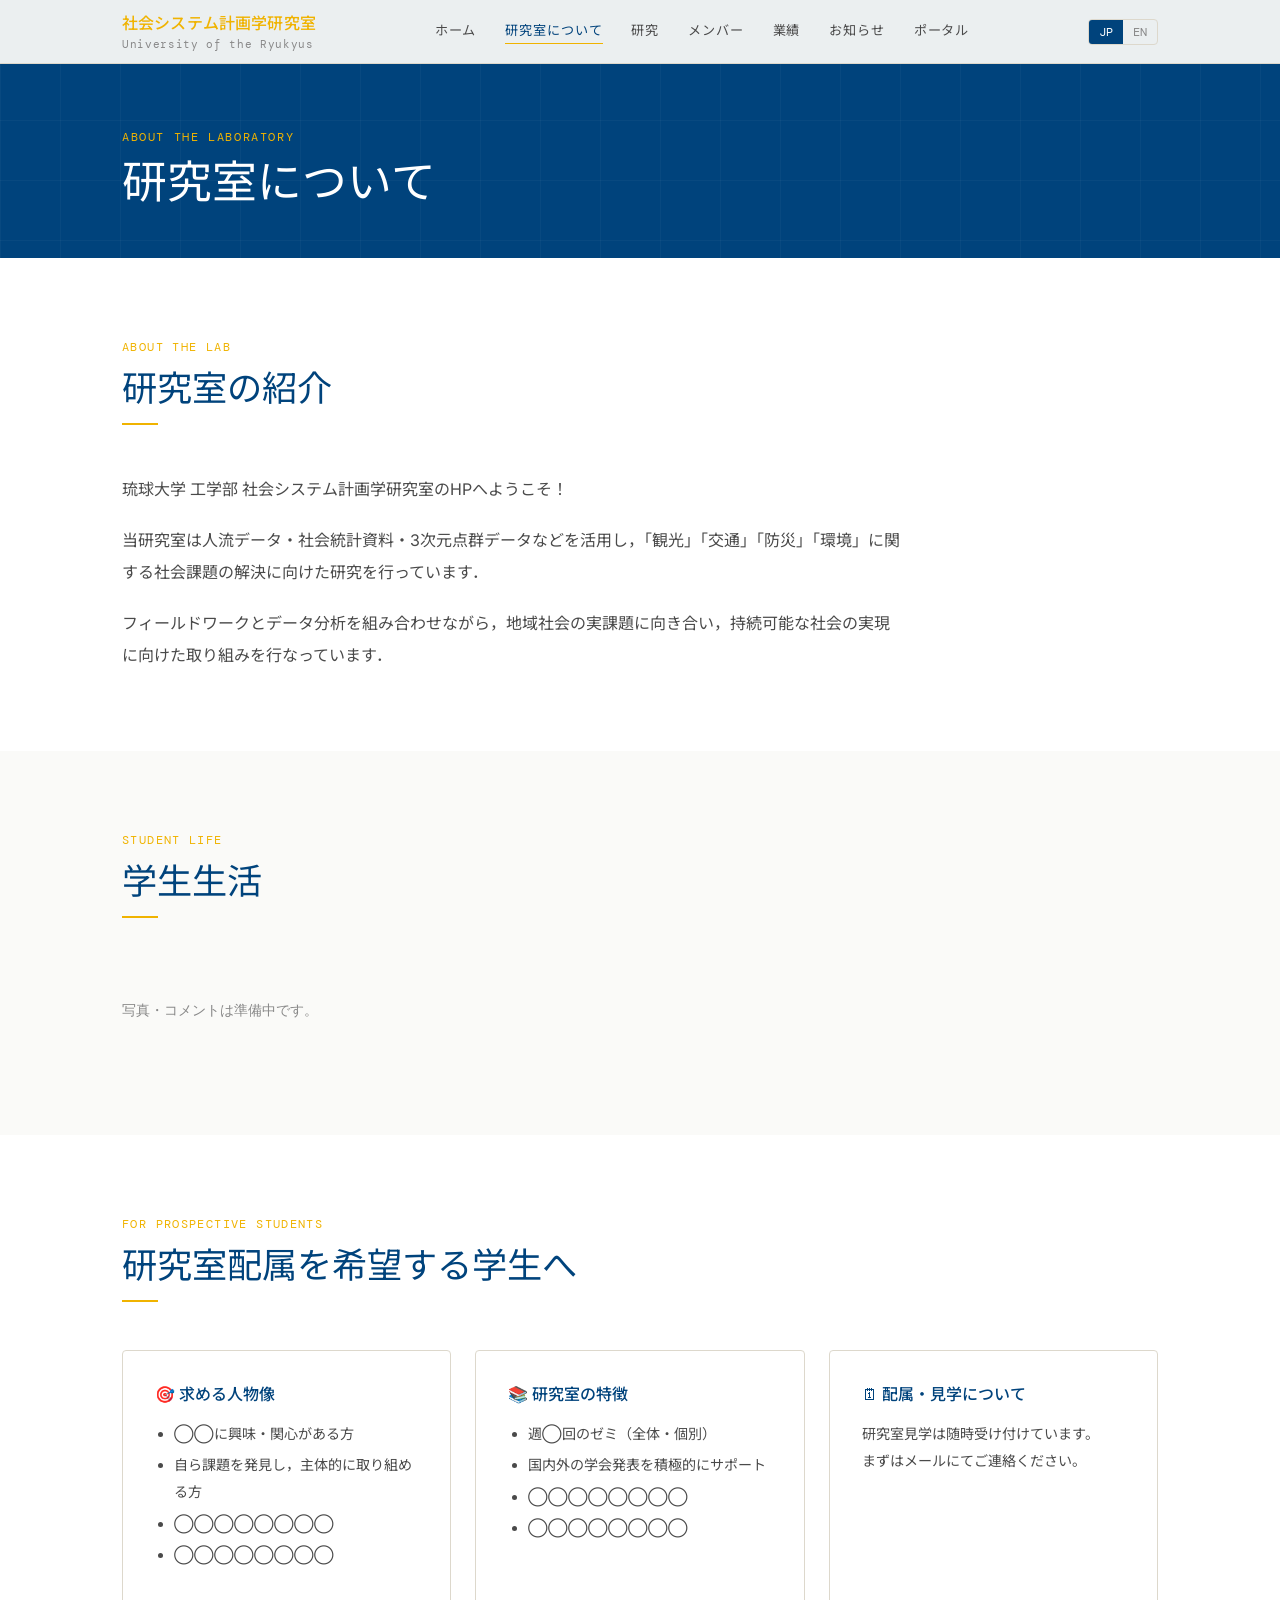
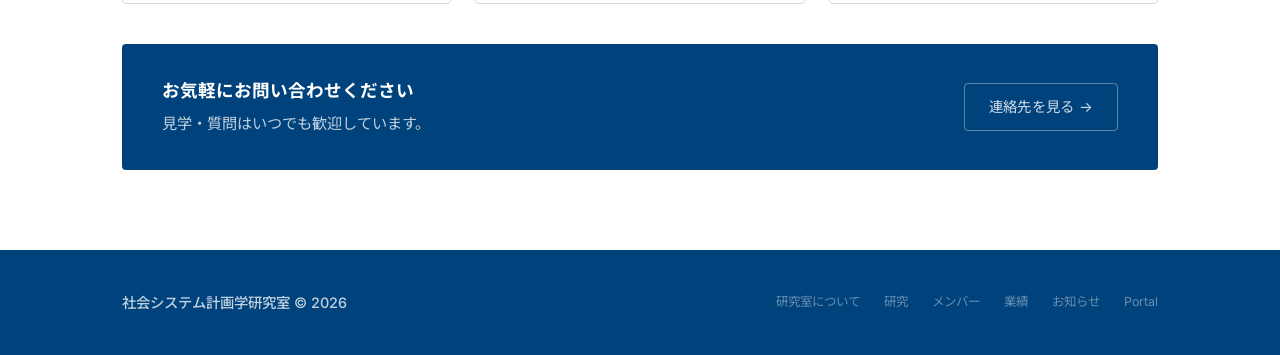
==== about.html @ 2b99acff "Add files via upload" ====
<!DOCTYPE html>
<html lang="ja">
<head>
  <meta charset="UTF-8" />
  <meta name="viewport" content="width=device-width, initial-scale=1.0" />
  <title>研究室について | 社会システム計画学研究室</title>
  <link rel="icon" type="image/x-icon" href="favicon.ico" />
  <link rel="icon" type="image/png" sizes="32x32" href="favicon-32.png" />
  <link rel="apple-touch-icon" sizes="180x180" href="apple-touch-icon.png" />
  <link rel="stylesheet" href="css/style.css" />
  <link rel="preconnect" href="https://fonts.googleapis.com" />
  <link rel="preconnect" href="https://fonts.gstatic.com" crossorigin />
  <style>
    .about-lead {
      font-size: 1.15rem;
      line-height: 2;
      color: var(--text-mid);
      max-width: 780px;
      margin-bottom: 3rem;
    }
    .about-lead em {
      font-style: italic;
      color: var(--navy);
    }
    .vision-grid {
      display: grid;
      grid-template-columns: repeat(auto-fit, minmax(260px, 1fr));
      gap: 1.5rem;
      margin-bottom: 4rem;
    }
    .vision-card {
      background: var(--bg-white);
      border: 1px solid var(--border);
      border-top: 3px solid var(--accent);
      padding: 1.8rem 2rem;
    }
    .vision-card h3 {
      font-size: 1.05rem;
      font-weight: 500;
      color: var(--navy);
      margin-bottom: 0.8rem;
    }
    .vision-card p {
      font-size: 0.88rem;
      color: var(--text-mid);
      line-height: 1.9;
    }
    .message-block {
      display: grid;
      grid-template-columns: 1fr 2fr;
      gap: 3rem;
      align-items: start;
      margin-bottom: 4rem;
      padding-bottom: 4rem;
      border-bottom: 1px solid var(--border);
    }
    .message-block:last-of-type { border-bottom: none; margin-bottom: 0; padding-bottom: 0; }
    .message-who { position: sticky; top: calc(var(--nav-h) + 2rem); }
    .message-avatar {
      width: 80px; height: 80px; border-radius: 50%;
      background: var(--navy-light);
      display: flex; align-items: center; justify-content: center;
      font-size: 1.2rem; font-weight: 500; color: var(--navy);
      border: 2px solid var(--border);
      margin-bottom: 0.8rem;
    }
    .message-name { font-size: 1rem; font-weight: 500; color: var(--navy); }
    .message-role { font-size: 0.78rem; color: var(--text-muted); font-family: var(--font-mono); letter-spacing: 0.06em; margin-top: 0.2rem; }
    .message-body p {
      font-size: 0.95rem;
      color: var(--text-mid);
      line-height: 2;
      margin-bottom: 1.2rem;
    }
    .message-body p:last-child { margin-bottom: 0; }
    .join-grid {
      display: grid;
      grid-template-columns: repeat(auto-fit, minmax(240px, 1fr));
      gap: 1.5rem;
    }
    .join-card {
      background: var(--bg-white);
      border: 1px solid var(--border);
      padding: 1.8rem 2rem;
      border-radius: var(--radius);
    }
    .join-card h3 {
      font-size: 1rem;
      font-weight: 500;
      color: var(--navy);
      margin-bottom: 0.8rem;
      display: flex;
      align-items: center;
      gap: 0.5rem;
    }
    .join-card p, .join-card li {
      font-size: 0.88rem;
      color: var(--text-mid);
      line-height: 1.9;
    }
    .join-card ul { padding-left: 1.2rem; }
    .join-card li { margin-bottom: 0.3rem; }
    .join-cta {
      margin-top: 2.5rem;
      padding: 2rem 2.5rem;
      background: var(--navy);
      border-radius: var(--radius);
      display: flex;
      align-items: center;
      justify-content: space-between;
      flex-wrap: wrap;
      gap: 1.5rem;
    }
    .join-cta p {
      color: rgba(255,255,255,0.75);
      font-size: 0.95rem;
    }
    .join-cta strong { color: #fff; display: block; font-size: 1.1rem; margin-bottom: 0.3rem; }
    @media (max-width: 768px) {
      .message-block { grid-template-columns: 1fr; gap: 1.5rem; }
      .message-who { position: static; }
    }
  </style>
</head>
<body class="lang-ja">

<nav>
  <div class="nav-inner">
    <a href="index.html" class="nav-logo">
      <span data-ja>社会システム計画学研究室</span>
      <span data-en>Social Systems Planning Lab</span>
      <small>University of the Ryukyus</small>
    </a>
    <div class="nav-links">
      <a href="index.html"><span data-ja>ホーム</span><span data-en>Home</span></a>
      <a href="about.html"><span data-ja>研究室について</span><span data-en>About</span></a>
      <a href="research.html"><span data-ja>研究</span><span data-en>Research</span></a>
      <a href="members.html"><span data-ja>メンバー</span><span data-en>Members</span></a>
      <a href="publications.html"><span data-ja>業績</span><span data-en>Publications</span></a>
      <a href="news.html"><span data-ja>お知らせ</span><span data-en>News</span></a>
      <a href="portal.html"><span data-ja>ポータル</span><span data-en>Portal</span></a>
    </div>
    <div style="display:flex;align-items:center;gap:1rem;">
      <div class="lang-toggle"><button data-lang="ja" class="active">JP</button><button data-lang="en">EN</button></div>
      <button class="nav-hamburger" aria-label="メニュー"><span></span><span></span><span></span></button>
    </div>
  </div>
</nav>

<div class="page-header">
  <div class="page-header-grid"></div>
  <div class="page-header-inner">
    <p class="page-header-tag">About the Laboratory</p>
    <h1>
      <span data-ja>研究室について</span>
      <span data-en>About <em>Our Lab</em></span>
    </h1>
  </div>
</div>

<!-- ── 研究室の紹介 ── -->
<section style="background:var(--bg-white);">
  <div class="section-inner">
    <div class="section-header">
      <p class="section-tag">About the Lab</p>
      <h2 class="section-title">
        <span data-ja>研究室の紹介</span>
        <span data-en>About Our Lab</span>
      </h2>
      <div class="divider"></div>
    </div>
    <div style="max-width:780px;">
      <p style="font-size:1rem;line-height:2;color:var(--text-mid);margin-bottom:1.2rem;">
        <span data-ja>琉球大学 工学部 社会システム計画学研究室のHPへようこそ！</span>
        <span data-en>Welcome to the Laboratory of Social Systems Planning, Faculty of Engineering, University of the Ryukyus!</span>
      </p>
      <p style="font-size:1rem;line-height:2;color:var(--text-mid);margin-bottom:1.2rem;">
        <span data-ja>当研究室は人流データ・社会統計資料・3次元点群データなどを活用し，「観光」「交通」「防災」「環境」に関する社会課題の解決に向けた研究を行っています．</span>
        <span data-en>Our lab conducts research on social issues related to "Tourism," "Transportation," "Disaster Prevention," and "Environment" using human flow data, social statistics, and 3D point cloud data.</span>
      </p>
      <p style="font-size:1rem;line-height:2;color:var(--text-mid);">
        <span data-ja>フィールドワークとデータ分析を組み合わせながら，地域社会の実課題に向き合い，持続可能な社会の実現に向けた取り組みを行なっています．</span>
        <span data-en>We combine fieldwork and data analysis to address real-world challenges and contribute to a sustainable society.</span>
      </p>
    </div>
  </div>
</section>




<!-- ── 学生生活 ── -->
<section style="background:var(--bg);">
  <div class="section-inner">
    <div class="section-header">
      <p class="section-tag">Student Life</p>
      <h2 class="section-title">
        <span data-ja>学生生活</span>
        <span data-en>Student Life</span>
      </h2>
      <div class="divider"></div>
    </div>

    <div style="display:grid;grid-template-columns:repeat(auto-fill,minmax(280px,1fr));gap:1.5rem;">

      <!-- カードテンプレート（以下をコピーして追加）
      <div style="background:var(--bg-white);border:1px solid var(--border);border-radius:var(--radius);overflow:hidden;">
        <div style="aspect-ratio:4/3;background:var(--navy-light);overflow:hidden;">
          <img src="../images/lab/ファイル名.jpg" alt="説明" style="width:100%;height:100%;object-fit:cover;" />
        </div>
        <div style="padding:1.2rem 1.4rem;">
          <p style="font-size:0.72rem;font-family:var(--font-mono);color:var(--accent);letter-spacing:0.08em;margin-bottom:0.4rem;">YYYY — MM</p>
          <p style="font-size:0.88rem;color:var(--text-mid);line-height:1.8;">一言コメント</p>
        </div>
      </div>
      -->

      <!-- 準備中メッセージ -->
      <div style="grid-column:1/-1;padding:2rem 0;font-size:0.9rem;color:var(--text-muted);font-family:var(--font-mono);">
        <span data-ja>写真・コメントは準備中です。</span>
        <span data-en>Photos and comments coming soon.</span>
      </div>

    </div>
  </div>
</section>

<!-- ── 研究室配属を希望する学生へ ── -->
<section style="background:var(--bg-white);">
  <div class="section-inner">
    <div class="section-header">
      <p class="section-tag">For Prospective Students</p>
      <h2 class="section-title">
        <span data-ja>研究室配属を希望する学生へ</span>
        <span data-en>For Prospective Students</span>
      </h2>
      <div class="divider"></div>
    </div>

    <div class="join-grid">
      <div class="join-card">
        <h3>
          <span data-ja>🎯 求める人物像</span>
          <span data-en>🎯 Who We're Looking For</span>
        </h3>
        <ul>
          <li><span data-ja><!-- 記入してください -->◯◯に興味・関心がある方</span><span data-en>Interest in ◯◯</span></li>
          <li><span data-ja>自ら課題を発見し，主体的に取り組める方</span><span data-en>Proactive problem-finders</span></li>
          <li><span data-ja>◯◯◯◯◯◯◯◯</span><span data-en>◯◯◯◯◯◯◯◯</span></li>
          <li><span data-ja>◯◯◯◯◯◯◯◯</span><span data-en>◯◯◯◯◯◯◯◯</span></li>
        </ul>
      </div>

      <div class="join-card">
        <h3>
          <span data-ja>📚 研究室の特徴</span>
          <span data-en>📚 Lab Features</span>
        </h3>
        <ul>
          <li><span data-ja><!-- 記入してください -->週◯回のゼミ（全体・個別）</span><span data-en>◯ seminars/week (group &amp; individual)</span></li>
          <li><span data-ja>国内外の学会発表を積極的にサポート</span><span data-en>Active support for conference presentations</span></li>
          <li><span data-ja>◯◯◯◯◯◯◯◯</span><span data-en>◯◯◯◯◯◯◯◯</span></li>
          <li><span data-ja>◯◯◯◯◯◯◯◯</span><span data-en>◯◯◯◯◯◯◯◯</span></li>
        </ul>
      </div>

      <div class="join-card">
        <h3>
          <span data-ja>🗓 配属・見学について</span>
          <span data-en>🗓 How to Join</span>
        </h3>
        <p>
          <span data-ja>
            <!-- 記入してください -->
            研究室見学は随時受け付けています。<br>
            まずはメールにてご連絡ください。
          </span>
          <span data-en>
            Lab visits are welcome anytime.<br>
            Please contact us by email first.
          </span>
        </p>
      </div>
    </div>

    <div class="join-cta">
      <div>
        <strong><span data-ja>お気軽にお問い合わせください</span><span data-en>Feel free to contact us</span></strong>
        <p><span data-ja>見学・質問はいつでも歓迎しています。</span><span data-en>Lab visits and questions are always welcome.</span></p>
      </div>
      <a href="index.html#access" class="btn btn-outline-light">
        <span data-ja>連絡先を見る →</span><span data-en>View Contact →</span>
      </a>
    </div>

  </div>
</section>

<footer>
  <div class="footer-inner">
    <div class="footer-logo"><span data-ja>社会システム計画学研究室 © 2026</span><span data-en>Social Systems Planning Lab © 2026</span></div>
    <div class="footer-links">
      <a href="about.html"><span data-ja>研究室について</span><span data-en>About</span></a>
      <a href="research.html"><span data-ja>研究</span><span data-en>Research</span></a>
      <a href="members.html"><span data-ja>メンバー</span><span data-en>Members</span></a>
      <a href="publications.html"><span data-ja>業績</span><span data-en>Publications</span></a>
      <a href="news.html"><span data-ja>お知らせ</span><span data-en>News</span></a>
      <a href="portal.html">Portal</a>
    </div>
  </div>
</footer>
<script src="js/main.js"></script>
</body>
</html>
---- css/style.css ----
@import url('https://fonts.googleapis.com/css2?family=Inter:wght@300;400;500;600&family=Noto+Sans+JP:wght@300;400;500&family=DM+Mono:wght@400;500&display=swap');

:root {
  --navy: #00437c;
  --navy-mid: #1a5a9a;
  --navy-light: #e0ecf7;
  --accent: #f0b300;
  --accent-light: #fff8e0;
  --text: #1e1e1e;
  --text-mid: #4a4a4a;
  --text-muted: #888;
  --bg: #fafaf8;
  --bg-white: #ffffff;
  --border: #ddd8cc;
  --radius: 4px;
  --font-serif: 'Inter', 'Noto Sans JP', sans-serif;
  --font-mono: 'DM Mono', monospace;
  --max-w: 1100px;
  --nav-h: 64px;
}

*, *::before, *::after { box-sizing: border-box; margin: 0; padding: 0; }
html { scroll-behavior: smooth; font-size: 16px; }
body { font-family: var(--font-serif); background: var(--bg); color: var(--text); line-height: 1.75; -webkit-font-smoothing: antialiased; }
a { color: inherit; text-decoration: none; }
img { max-width: 100%; display: block; }

/* ── NAV ── */
nav {
  position: fixed; top: 0; left: 0; right: 0;
  height: var(--nav-h);
  background: rgba(250,250,248,0.94);
  backdrop-filter: blur(12px);
  border-bottom: 1px solid var(--border);
  z-index: 100;
  display: flex; align-items: center;
}
.nav-inner {
  max-width: var(--max-w); width: 100%; margin: 0 auto;
  padding: 0 2rem;
  display: flex; align-items: center; justify-content: space-between;
}
.nav-logo { font-size: 1rem; font-weight: 500; color: var(--navy); letter-spacing: 0.01em; }
.nav-logo span { color: var(--accent); }
.nav-logo small { display: block; font-size: 0.7rem; color: var(--text-muted); font-family: var(--font-mono); letter-spacing: 0.06em; font-weight: 400; margin-top: -2px; }
.nav-links { display: flex; gap: 1.8rem; align-items: center; }
.nav-links a {
  font-size: 0.82rem; letter-spacing: 0.07em;
  text-transform: uppercase; color: var(--text-mid);
  transition: color 0.2s; padding-bottom: 2px;
  border-bottom: 1px solid transparent;
}
.nav-links a:hover, .nav-links a.active { color: var(--navy); border-color: var(--accent); }
.lang-toggle { display: flex; border: 1px solid var(--border); border-radius: var(--radius); overflow: hidden; }
.lang-toggle button {
  padding: 4px 10px; border: none; background: transparent;
  font-family: var(--font-mono); font-size: 0.75rem;
  cursor: pointer; color: var(--text-muted); transition: all 0.2s;
}
.lang-toggle button.active { background: var(--navy); color: #fff; }
.nav-hamburger { display: none; flex-direction: column; gap: 5px; cursor: pointer; background: none; border: none; }
.nav-hamburger span { display: block; width: 22px; height: 1.5px; background: var(--navy); }

/* ── PAGE HEADER ── */
.page-header {
  padding-top: calc(var(--nav-h) + 4rem);
  padding-bottom: 3rem;
  background: var(--navy);
  position: relative; overflow: hidden;
}
.page-header-grid {
  position: absolute; inset: 0;
  background-image: linear-gradient(rgba(255,255,255,0.03) 1px, transparent 1px), linear-gradient(90deg, rgba(255,255,255,0.03) 1px, transparent 1px);
  background-size: 60px 60px;
}
.page-header-inner { max-width: var(--max-w); margin: 0 auto; padding: 0 2rem; position: relative; z-index: 1; }
.page-header-tag { font-family: var(--font-mono); font-size: 0.72rem; letter-spacing: 0.14em; text-transform: uppercase; color: var(--accent); margin-bottom: 0.5rem; }
.page-header h1 { font-size: clamp(1.8rem, 4vw, 2.8rem); font-weight: 400; color: #fff; line-height: 1.2; }
.page-header h1 em { font-style: italic; color: rgba(255,255,255,0.55); }

/* ── SECTIONS ── */
section { padding: 5rem 0; }
.section-inner { max-width: var(--max-w); margin: 0 auto; padding: 0 2rem; }
.section-header { margin-bottom: 3rem; }
.section-tag { font-family: var(--font-mono); font-size: 0.72rem; letter-spacing: 0.12em; text-transform: uppercase; color: var(--accent); margin-bottom: 0.5rem; }
.section-title { font-size: clamp(1.5rem, 3vw, 2.2rem); font-weight: 400; color: var(--navy); line-height: 1.25; }
.section-title em { font-style: italic; color: var(--text-mid); }
.divider { width: 36px; height: 2px; background: var(--accent); margin-top: 0.8rem; }

/* ── BUTTONS ── */
.btn {
  display: inline-flex; align-items: center; gap: 8px;
  padding: 0.65rem 1.5rem; font-family: var(--font-serif);
  font-size: 0.9rem; border-radius: var(--radius);
  cursor: pointer; transition: all 0.2s;
  border: 1px solid transparent; letter-spacing: 0.02em;
}
.btn-primary { background: var(--accent); color: #fff; border-color: var(--accent); }
.btn-primary:hover { background: #9a7020; }
.btn-outline-dark { background: transparent; color: var(--navy); border-color: var(--navy); }
.btn-outline-dark:hover { background: var(--navy); color: #fff; }
.btn-outline-light { background: transparent; color: rgba(255,255,255,0.8); border-color: rgba(255,255,255,0.35); }
.btn-outline-light:hover { border-color: rgba(255,255,255,0.8); color: #fff; }
.btn-sm { padding: 0.4rem 1rem; font-size: 0.82rem; }

/* ── NEWS ── */
.news-list { display: flex; flex-direction: column; }
.news-item {
  display: grid; grid-template-columns: 150px 1fr;
  gap: 1.5rem; align-items: baseline;
  padding: 1.1rem 0; border-bottom: 1px solid var(--border);
  opacity: 0; transform: translateY(12px);
  transition: opacity 0.4s ease, transform 0.4s ease;
}
.news-item.visible { opacity: 1; transform: translateY(0); }
.news-date { font-family: var(--font-mono); font-size: 0.8rem; color: var(--text-muted); white-space: nowrap; }
.news-badge {
  display: inline-block; font-size: 0.68rem; padding: 2px 8px;
  border-radius: 2px; margin-right: 8px;
  font-family: var(--font-mono); letter-spacing: 0.04em;
}
.badge-paper  { background: var(--navy-light); color: var(--navy); }
.badge-award  { background: var(--accent-light); color: #7a5a1a; }
.badge-event  { background: #edf4ee; color: #2d6b3a; }
.badge-info   { background: #fde8f0; color: #b0336a; }
.badge-other  { background: #f4f0f8; color: #5a3d7a; }
.news-text { font-size: 0.93rem; }
.news-text a { color: var(--navy-mid); border-bottom: 1px solid transparent; transition: border-color 0.2s; }
.news-text a:hover { border-color: var(--navy-mid); }
.news-more { margin-top: 1.5rem; }

/* ── RESEARCH ── */
.research-grid { display: grid; grid-template-columns: repeat(auto-fit, minmax(280px, 1fr)); gap: 1px; border: 1px solid var(--border); }
.research-card {
  background: var(--bg-white); padding: 2rem 2.2rem;
  transition: box-shadow 0.2s;
  opacity: 0; transform: translateY(12px);
  transition: opacity 0.4s ease, transform 0.4s ease, box-shadow 0.2s;
}
.research-card.visible { opacity: 1; transform: translateY(0); }
.research-card:hover { box-shadow: 0 4px 24px rgba(26,39,68,0.08); }
.research-num { font-family: var(--font-mono); font-size: 0.7rem; color: var(--accent); letter-spacing: 0.1em; margin-bottom: 0.8rem; }
.research-card h3 { font-size: 1.1rem; font-weight: 500; color: var(--navy); margin-bottom: 0.7rem; line-height: 1.4; }
.research-card p { font-size: 0.88rem; color: var(--text-mid); line-height: 1.8; }
.research-tags { display: flex; flex-wrap: wrap; gap: 5px; margin-top: 1rem; }
.tag { font-size: 0.7rem; font-family: var(--font-mono); padding: 2px 9px; border: 1px solid var(--border); border-radius: 2px; color: var(--text-muted); }

/* ── MEMBERS ── */
.members-section { margin-bottom: 3.5rem; }
.members-section-title {
  font-size: 0.78rem; font-family: var(--font-mono);
  letter-spacing: 0.1em; text-transform: uppercase;
  color: var(--text-muted); margin-bottom: 1.5rem;
  padding-bottom: 0.5rem; border-bottom: 1px solid var(--border);
}
.members-grid { display: grid; grid-template-columns: repeat(auto-fill, minmax(180px, 1fr)); gap: 1.5rem; }
.member-card { text-align: center; opacity: 0; transform: translateY(12px); transition: opacity 0.4s ease, transform 0.4s ease; }
.member-card.visible { opacity: 1; transform: translateY(0); }
.member-avatar {
  width: 90px; height: 90px; border-radius: 50%;
  margin: 0 auto 0.8rem;
  background: var(--navy-light);
  display: flex; align-items: center; justify-content: center;
  font-size: 1.4rem; font-weight: 400; color: var(--navy);
  border: 2px solid var(--border); overflow: hidden;
}
.member-avatar img { width: 100%; height: 100%; object-fit: cover; }
.member-role { font-family: var(--font-mono); font-size: 0.67rem; letter-spacing: 0.1em; text-transform: uppercase; color: var(--accent); margin-bottom: 0.25rem; }
.member-name { font-size: 0.95rem; font-weight: 500; color: var(--navy); margin-bottom: 0.15rem; }
.member-name-en { font-size: 0.78rem; color: var(--text-muted); margin-bottom: 0.4rem; }
.member-affil { font-size: 0.8rem; color: var(--text-mid); }

/* Alumni table */
.alumni-table { width: 100%; border-collapse: collapse; font-size: 0.88rem; }
.alumni-table th { font-family: var(--font-mono); font-size: 0.72rem; letter-spacing: 0.06em; text-transform: uppercase; color: var(--text-muted); padding: 0.6rem 1rem; border-bottom: 2px solid var(--border); text-align: left; }
.alumni-table td { padding: 0.75rem 1rem; border-bottom: 1px solid var(--border); color: var(--text-mid); }
.alumni-table tr:hover td { background: var(--bg); }

/* ── PUBLICATIONS ── */
.pub-filter { display: flex; gap: 0.5rem; flex-wrap: wrap; margin-bottom: 2.5rem; }
.filter-btn {
  padding: 5px 14px; font-family: var(--font-mono); font-size: 0.75rem;
  letter-spacing: 0.05em; border: 1px solid var(--border);
  background: transparent; color: var(--text-muted);
  cursor: pointer; border-radius: 2px; transition: all 0.2s;
}
.filter-btn.active, .filter-btn:hover { background: var(--navy); color: #fff; border-color: var(--navy); }
.pub-list { display: flex; flex-direction: column; gap: 1.4rem; }
.pub-item { display: grid; grid-template-columns: 64px 1fr; gap: 1.5rem; align-items: start; opacity: 0; transform: translateY(10px); transition: opacity 0.4s ease, transform 0.4s ease; }
.pub-item.visible { opacity: 1; transform: translateY(0); }
.pub-year { font-family: var(--font-mono); font-size: 0.82rem; color: var(--accent); font-weight: 500; padding-top: 2px; }
.pub-title { font-size: 0.93rem; font-weight: 500; color: var(--navy); margin-bottom: 0.25rem; }
.pub-authors { font-size: 0.83rem; color: var(--text-mid); margin-bottom: 0.25rem; }
.pub-venue { font-size: 0.8rem; color: var(--text-muted); }
.pub-links { display: flex; gap: 0.8rem; margin-top: 0.4rem; }
.pub-link { font-family: var(--font-mono); font-size: 0.7rem; letter-spacing: 0.05em; color: var(--navy-mid); border-bottom: 1px solid var(--border); transition: border-color 0.2s; }
.pub-link:hover { border-color: var(--navy-mid); }

/* ── ACCESS (on home) ── */
.access-grid { display: grid; grid-template-columns: 1fr 1fr; gap: 4rem; align-items: start; }
.map-wrap { aspect-ratio: 4/3; background: var(--navy-light); border: 1px solid var(--border); border-radius: var(--radius); overflow: hidden; display: flex; align-items: center; justify-content: center; color: var(--text-muted); font-size: 0.85rem; }
.map-wrap iframe { width: 100%; height: 100%; border: none; }
.access-info h3 { font-size: 1.05rem; font-weight: 500; color: var(--navy); margin-bottom: 1rem; }
.access-table { width: 100%; border-collapse: collapse; }
.access-table tr { border-bottom: 1px solid var(--border); }
.access-table td { padding: 0.7rem 0; font-size: 0.88rem; vertical-align: top; }
.access-table td:first-child { color: var(--text-muted); width: 80px; font-size: 0.78rem; font-family: var(--font-mono); }
.contact-links { display: flex; flex-direction: column; gap: 0.7rem; margin-top: 1.5rem; }
.contact-link { display: flex; align-items: center; gap: 10px; font-size: 0.88rem; color: var(--navy-mid); transition: color 0.2s; }
.contact-link:hover { color: var(--navy); }

/* ── PORTAL ── */
.portal-login-wrap {
  max-width: 400px; margin: 0 auto;
  background: var(--bg-white); border: 1px solid var(--border);
  border-radius: var(--radius); padding: 2.5rem;
}
.portal-login-wrap h2 { font-size: 1.2rem; font-weight: 500; color: var(--navy); margin-bottom: 0.4rem; }
.portal-login-wrap p { font-size: 0.85rem; color: var(--text-muted); margin-bottom: 1.8rem; }
.form-group { margin-bottom: 1.2rem; }
.form-group label { display: block; font-size: 0.78rem; font-family: var(--font-mono); letter-spacing: 0.06em; color: var(--text-muted); margin-bottom: 0.4rem; }
.form-group input {
  width: 100%; padding: 0.6rem 0.9rem;
  border: 1px solid var(--border); border-radius: var(--radius);
  font-family: var(--font-serif); font-size: 0.9rem;
  background: var(--bg); color: var(--text);
  transition: border-color 0.2s;
}
.form-group input:focus { outline: none; border-color: var(--navy); }
.login-error { font-size: 0.82rem; color: #c0392b; margin-top: 0.8rem; display: none; font-family: var(--font-mono); }
.portal-content { display: none; }
.portal-grid { display: grid; grid-template-columns: repeat(auto-fill, minmax(200px, 1fr)); gap: 1rem; }
.portal-card {
  background: var(--bg-white); border: 1px solid var(--border);
  border-radius: var(--radius); padding: 1.5rem;
  transition: box-shadow 0.2s, border-color 0.2s; cursor: pointer;
}
.portal-card:hover { box-shadow: 0 4px 16px rgba(26,39,68,0.08); border-color: var(--navy-light); }
.portal-icon { font-size: 1.5rem; margin-bottom: 0.7rem; }
.portal-card h3 { font-size: 0.95rem; font-weight: 500; color: var(--navy); margin-bottom: 0.3rem; }
.portal-card p { font-size: 0.8rem; color: var(--text-muted); line-height: 1.6; }
.portal-note { margin-top: 2rem; font-size: 0.78rem; font-family: var(--font-mono); color: var(--text-muted); }
.portal-logout { margin-top: 2rem; }

/* ── FOOTER ── */
footer { background: var(--navy); color: rgba(255,255,255,0.45); padding: 2.5rem 0; font-size: 0.8rem; }
.footer-inner { max-width: var(--max-w); margin: 0 auto; padding: 0 2rem; display: flex; justify-content: space-between; align-items: center; flex-wrap: wrap; gap: 1rem; }
.footer-logo { color: rgba(255,255,255,0.75); font-size: 0.9rem; font-weight: 500; }
.footer-links { display: flex; gap: 1.5rem; }
.footer-links a { color: rgba(255,255,255,0.4); font-size: 0.78rem; transition: color 0.2s; }
.footer-links a:hover { color: rgba(255,255,255,0.8); }

/* ── LANG ── */
body.lang-en [data-ja] { display: none !important; }
body.lang-en [data-en] { display: inline !important; }
body.lang-ja [data-en] { display: none !important; }
body.lang-ja [data-ja] { display: inline !important; }
[data-en] { display: none; }

/* ── RESPONSIVE ── */
@media (max-width: 768px) {
  .nav-links { display: none; flex-direction: column; position: fixed; top: var(--nav-h); left: 0; right: 0; background: var(--bg); padding: 1.5rem 2rem; border-bottom: 1px solid var(--border); gap: 1.2rem; }
  .nav-links.open { display: flex; }
  .nav-hamburger { display: flex; }
  .access-grid { grid-template-columns: 1fr; gap: 2rem; }
  .news-item { grid-template-columns: 1fr; gap: 0.3rem; }
  .pub-item { grid-template-columns: 1fr; }
}
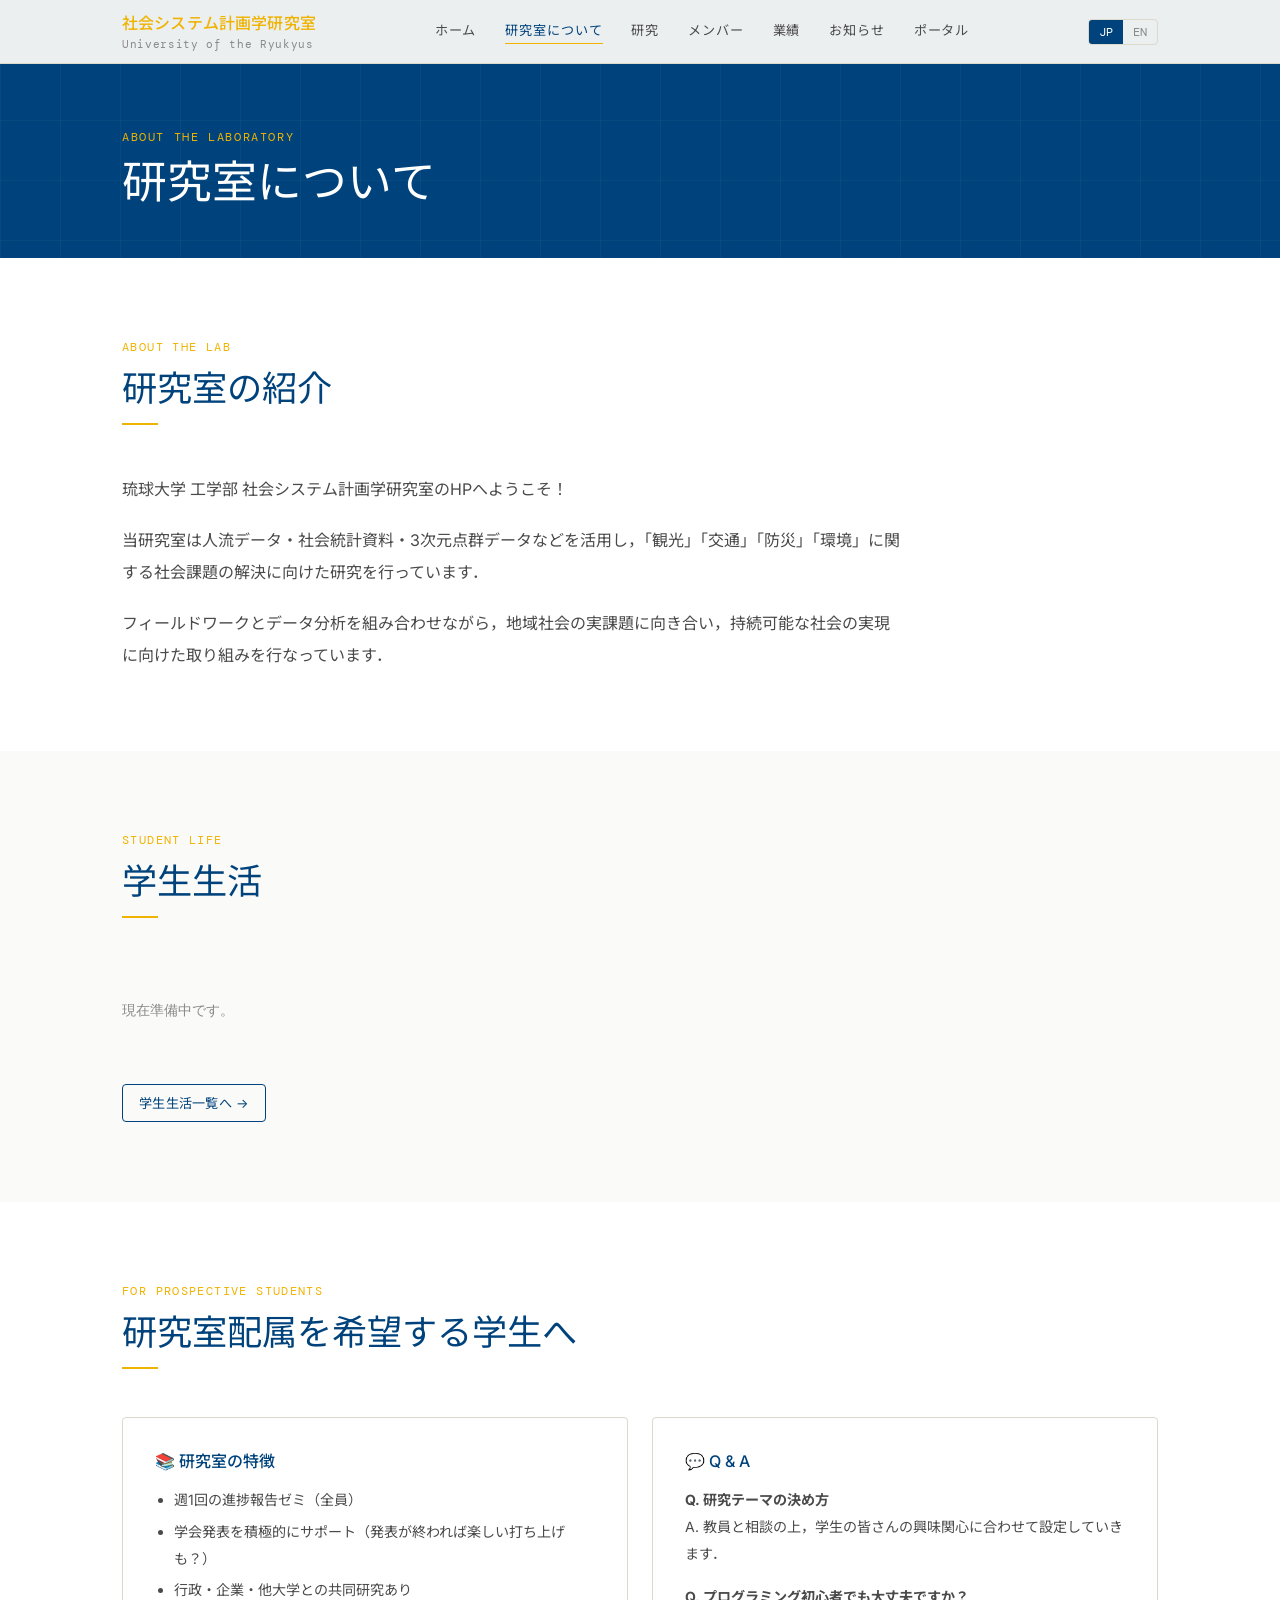
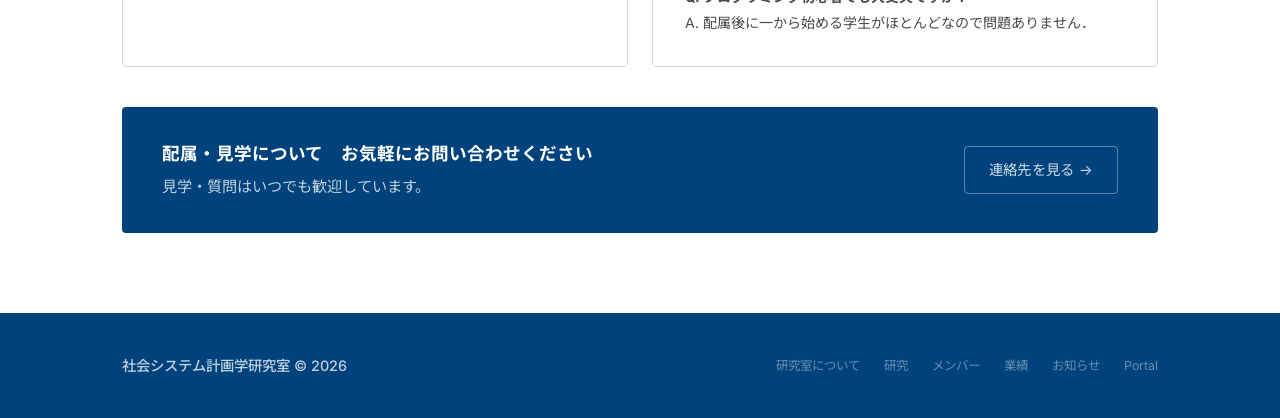
==== commit 88b08e1d: "Add files via upload" ====
--- a/about.html
+++ b/about.html
@@ -75,9 +75,10 @@
     .message-body p:last-child { margin-bottom: 0; }
     .join-grid {
       display: grid;
-      grid-template-columns: repeat(auto-fit, minmax(240px, 1fr));
+      grid-template-columns: 1fr 1fr;
       gap: 1.5rem;
     }
+    @media (max-width: 700px) { .join-grid { grid-template-columns: 1fr; } }
     .join-card {
       background: var(--bg-white);
       border: 1px solid var(--border);
@@ -203,24 +204,19 @@
 
     <div style="display:grid;grid-template-columns:repeat(auto-fill,minmax(280px,1fr));gap:1.5rem;">
 
-      <!-- カードテンプレート（以下をコピーして追加）
-      <div style="background:var(--bg-white);border:1px solid var(--border);border-radius:var(--radius);overflow:hidden;">
-        <div style="aspect-ratio:4/3;background:var(--navy-light);overflow:hidden;">
-          <img src="../images/lab/ファイル名.jpg" alt="説明" style="width:100%;height:100%;object-fit:cover;" />
-        </div>
-        <div style="padding:1.2rem 1.4rem;">
-          <p style="font-size:0.72rem;font-family:var(--font-mono);color:var(--accent);letter-spacing:0.08em;margin-bottom:0.4rem;">YYYY — MM</p>
-          <p style="font-size:0.88rem;color:var(--text-mid);line-height:1.8;">一言コメント</p>
-        </div>
-      </div>
-      -->
-
-      <!-- 準備中メッセージ -->
+      <!-- 最新の学生生活記事をここに表示（最大5件）。記事が追加されたら反映します。 -->
       <div style="grid-column:1/-1;padding:2rem 0;font-size:0.9rem;color:var(--text-muted);font-family:var(--font-mono);">
-        <span data-ja>写真・コメントは準備中です。</span>
-        <span data-en>Photos and comments coming soon.</span>
-      </div>
-
+        <span data-ja>現在準備中です。</span>
+        <span data-en>Coming soon.</span>
+      </div>
+
+    </div>
+
+    <div style="margin-top:1.8rem;">
+      <a href="student-life.html" class="btn btn-outline-dark btn-sm">
+        <span data-ja>学生生活一覧へ →</span>
+        <span data-en>View all →</span>
+      </a>
     </div>
   </div>
 </section>
@@ -240,52 +236,35 @@
     <div class="join-grid">
       <div class="join-card">
         <h3>
-          <span data-ja>🎯 求める人物像</span>
-          <span data-en>🎯 Who We're Looking For</span>
-        </h3>
-        <ul>
-          <li><span data-ja><!-- 記入してください -->◯◯に興味・関心がある方</span><span data-en>Interest in ◯◯</span></li>
-          <li><span data-ja>自ら課題を発見し，主体的に取り組める方</span><span data-en>Proactive problem-finders</span></li>
-          <li><span data-ja>◯◯◯◯◯◯◯◯</span><span data-en>◯◯◯◯◯◯◯◯</span></li>
-          <li><span data-ja>◯◯◯◯◯◯◯◯</span><span data-en>◯◯◯◯◯◯◯◯</span></li>
-        </ul>
-      </div>
-
-      <div class="join-card">
-        <h3>
           <span data-ja>📚 研究室の特徴</span>
           <span data-en>📚 Lab Features</span>
         </h3>
         <ul>
-          <li><span data-ja><!-- 記入してください -->週◯回のゼミ（全体・個別）</span><span data-en>◯ seminars/week (group &amp; individual)</span></li>
-          <li><span data-ja>国内外の学会発表を積極的にサポート</span><span data-en>Active support for conference presentations</span></li>
-          <li><span data-ja>◯◯◯◯◯◯◯◯</span><span data-en>◯◯◯◯◯◯◯◯</span></li>
-          <li><span data-ja>◯◯◯◯◯◯◯◯</span><span data-en>◯◯◯◯◯◯◯◯</span></li>
+          <li><span data-ja>週1回の進捗報告ゼミ（全員）</span><span data-en>Weekly progress seminars (all members)</span></li>
+          <li><span data-ja>学会発表を積極的にサポート（発表が終われば楽しい打ち上げも？）</span><span data-en>Active support for conference presentations (with a fun celebration afterward!)</span></li>
+          <li><span data-ja>行政・企業・他大学との共同研究あり</span><span data-en>Joint research with government, companies, and other universities</span></li>
         </ul>
       </div>
 
       <div class="join-card">
         <h3>
-          <span data-ja>🗓 配属・見学について</span>
-          <span data-en>🗓 How to Join</span>
+          <span data-ja>💬 Q &amp; A</span>
+          <span data-en>💬 Q &amp; A</span>
         </h3>
+        <p style="margin-bottom:1rem;">
+          <span data-ja><strong>Q. 研究テーマの決め方</strong><br>A. 教員と相談の上，学生の皆さんの興味関心に合わせて設定していきます．</span>
+          <span data-en><strong>Q. How are research themes decided?</strong><br>A. Themes are set based on each student's interests, in consultation with faculty.</span>
+        </p>
         <p>
-          <span data-ja>
-            <!-- 記入してください -->
-            研究室見学は随時受け付けています。<br>
-            まずはメールにてご連絡ください。
-          </span>
-          <span data-en>
-            Lab visits are welcome anytime.<br>
-            Please contact us by email first.
-          </span>
+          <span data-ja><strong>Q. プログラミング初心者でも大丈夫ですか？</strong><br>A. 配属後に一から始める学生がほとんどなので問題ありません．</span>
+          <span data-en><strong>Q. Is it okay if I'm a programming beginner?</strong><br>A. No problem — most students start from scratch after joining.</span>
         </p>
       </div>
     </div>
 
     <div class="join-cta">
       <div>
-        <strong><span data-ja>お気軽にお問い合わせください</span><span data-en>Feel free to contact us</span></strong>
+        <strong><span data-ja>配属・見学について　お気軽にお問い合わせください</span><span data-en>Contact us anytime about joining or visiting the lab</span></strong>
         <p><span data-ja>見学・質問はいつでも歓迎しています。</span><span data-en>Lab visits and questions are always welcome.</span></p>
       </div>
       <a href="index.html#access" class="btn btn-outline-light">
--- a/css/style.css
+++ b/css/style.css
@@ -146,7 +146,7 @@
 .tag { font-size: 0.7rem; font-family: var(--font-mono); padding: 2px 9px; border: 1px solid var(--border); border-radius: 2px; color: var(--text-muted); }
 
 /* ── MEMBERS ── */
-.members-section { margin-bottom: 3.5rem; }
+.members-section { margin-bottom: 3.5rem; width: 100%; }
 .members-section-title {
   font-size: 0.78rem; font-family: var(--font-mono);
   letter-spacing: 0.1em; text-transform: uppercase;
@@ -171,13 +171,20 @@
 .member-affil { font-size: 0.8rem; color: var(--text-mid); }
 
 /* Alumni table */
-.alumni-table { width: 100%; border-collapse: collapse; font-size: 0.88rem; }
+.alumni-table { width: 100%; border-collapse: collapse; font-size: 0.88rem; table-layout: fixed; display: table; }
 .alumni-table th { font-family: var(--font-mono); font-size: 0.72rem; letter-spacing: 0.06em; text-transform: uppercase; color: var(--text-muted); padding: 0.6rem 1rem; border-bottom: 2px solid var(--border); text-align: left; }
+.alumni-table th:nth-child(1) { width: 90px; white-space: nowrap; }
+.alumni-table th:nth-child(2) { width: 150px; }
+.alumni-table th:nth-child(3) { width: 90px; }
+.alumni-table th:nth-child(4) { width: auto; }
+.alumni-table td { word-break: normal; white-space: nowrap; overflow: hidden; text-overflow: ellipsis; }
+.alumni-table td:nth-child(3) { white-space: nowrap; }
+.alumni-table td:nth-child(4) { white-space: normal; word-break: break-all; }
 .alumni-table td { padding: 0.75rem 1rem; border-bottom: 1px solid var(--border); color: var(--text-mid); }
 .alumni-table tr:hover td { background: var(--bg); }
 
 /* ── PUBLICATIONS ── */
-.pub-filter { display: flex; gap: 0.5rem; flex-wrap: wrap; margin-bottom: 2.5rem; }
+.pub-filter { display: flex; gap: 0.5rem; flex-wrap: wrap; margin-bottom: 2.5rem; justify-content: center; }
 .filter-btn {
   padding: 5px 14px; font-family: var(--font-mono); font-size: 0.75rem;
   letter-spacing: 0.05em; border: 1px solid var(--border);
@@ -186,7 +193,7 @@
 }
 .filter-btn.active, .filter-btn:hover { background: var(--navy); color: #fff; border-color: var(--navy); }
 .pub-list { display: flex; flex-direction: column; gap: 1.4rem; }
-.pub-item { display: grid; grid-template-columns: 64px 1fr; gap: 1.5rem; align-items: start; opacity: 0; transform: translateY(10px); transition: opacity 0.4s ease, transform 0.4s ease; }
+.pub-item { display: grid; grid-template-columns: 88px 1fr; gap: 1.5rem; align-items: start; opacity: 0; transform: translateY(10px); transition: opacity 0.4s ease, transform 0.4s ease; }
 .pub-item.visible { opacity: 1; transform: translateY(0); }
 .pub-year { font-family: var(--font-mono); font-size: 0.82rem; color: var(--accent); font-weight: 500; padding-top: 2px; }
 .pub-title { font-size: 0.93rem; font-weight: 500; color: var(--navy); margin-bottom: 0.25rem; }
@@ -266,3 +273,8 @@
   .news-item { grid-template-columns: 1fr; gap: 0.3rem; }
   .pub-item { grid-template-columns: 1fr; }
 }
+
+.article-card[data-type="award"] .article-title { color: #7a5a1a; }
+.article-card[data-type="event"] .article-title { color: #2d6b3a; }
+.article-card[data-type="info"] .article-title { color: #b0336a; }
+.article-card[data-type="other"] .article-title { color: #5a3d7a; }
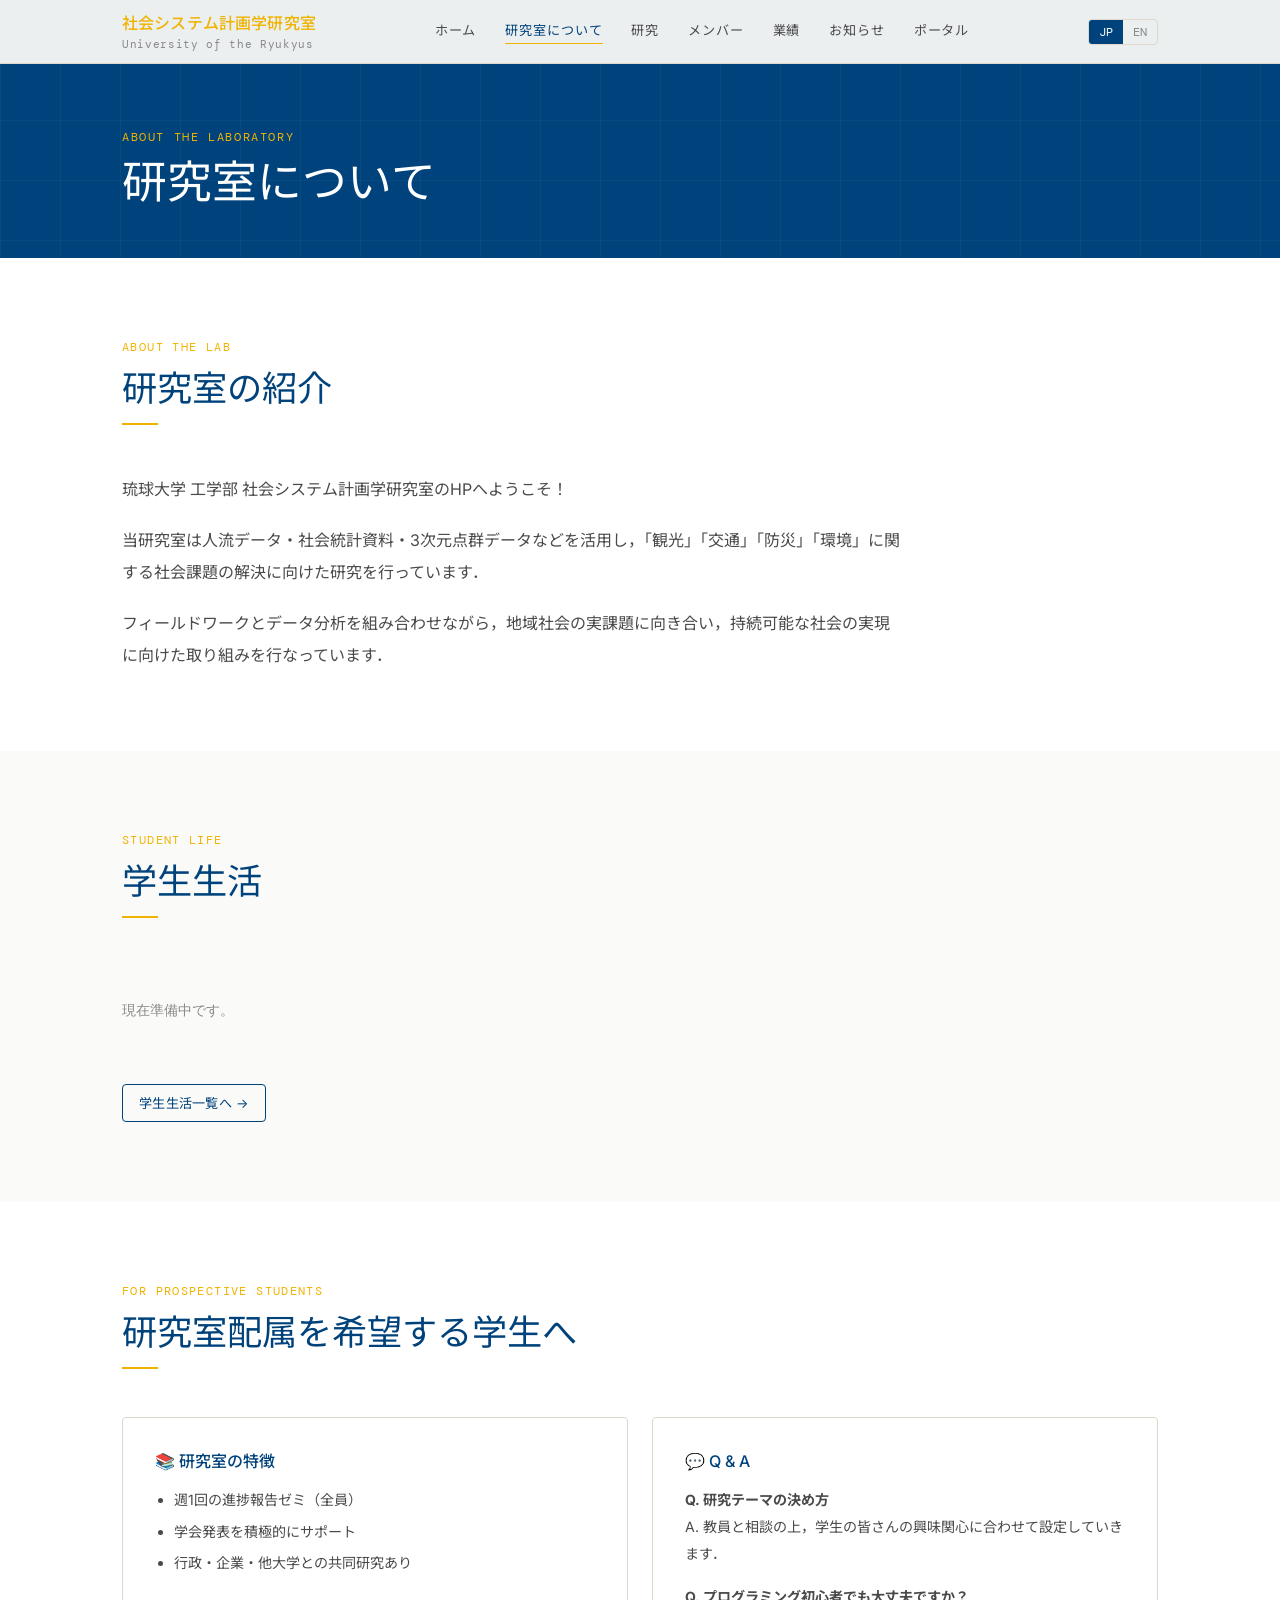
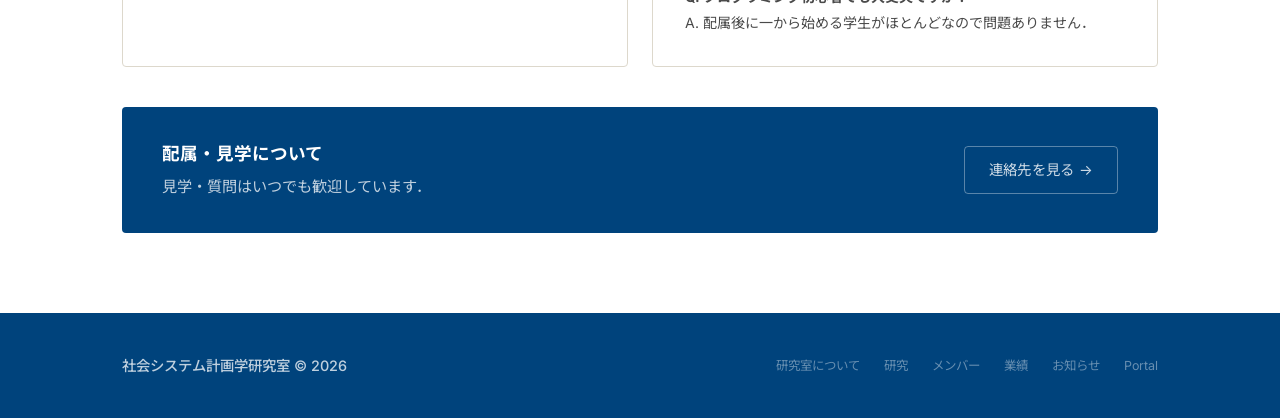
==== commit 53655b2a: "Add files via upload" ====
--- a/about.html
+++ b/about.html
@@ -241,7 +241,7 @@
         </h3>
         <ul>
           <li><span data-ja>週1回の進捗報告ゼミ（全員）</span><span data-en>Weekly progress seminars (all members)</span></li>
-          <li><span data-ja>学会発表を積極的にサポート（発表が終われば楽しい打ち上げも？）</span><span data-en>Active support for conference presentations (with a fun celebration afterward!)</span></li>
+          <li><span data-ja>学会発表を積極的にサポート</span><span data-en>Active support for conference presentations</span></li>
           <li><span data-ja>行政・企業・他大学との共同研究あり</span><span data-en>Joint research with government, companies, and other universities</span></li>
         </ul>
       </div>
@@ -264,8 +264,8 @@
 
     <div class="join-cta">
       <div>
-        <strong><span data-ja>配属・見学について　お気軽にお問い合わせください</span><span data-en>Contact us anytime about joining or visiting the lab</span></strong>
-        <p><span data-ja>見学・質問はいつでも歓迎しています。</span><span data-en>Lab visits and questions are always welcome.</span></p>
+        <strong><span data-ja>配属・見学について</span><span data-en>Joining & Lab Visits</span></strong>
+        <p><span data-ja>見学・質問はいつでも歓迎しています．</span><span data-en>Lab visits and questions are always welcome.</span></p>
       </div>
       <a href="index.html#access" class="btn btn-outline-light">
         <span data-ja>連絡先を見る →</span><span data-en>View Contact →</span>
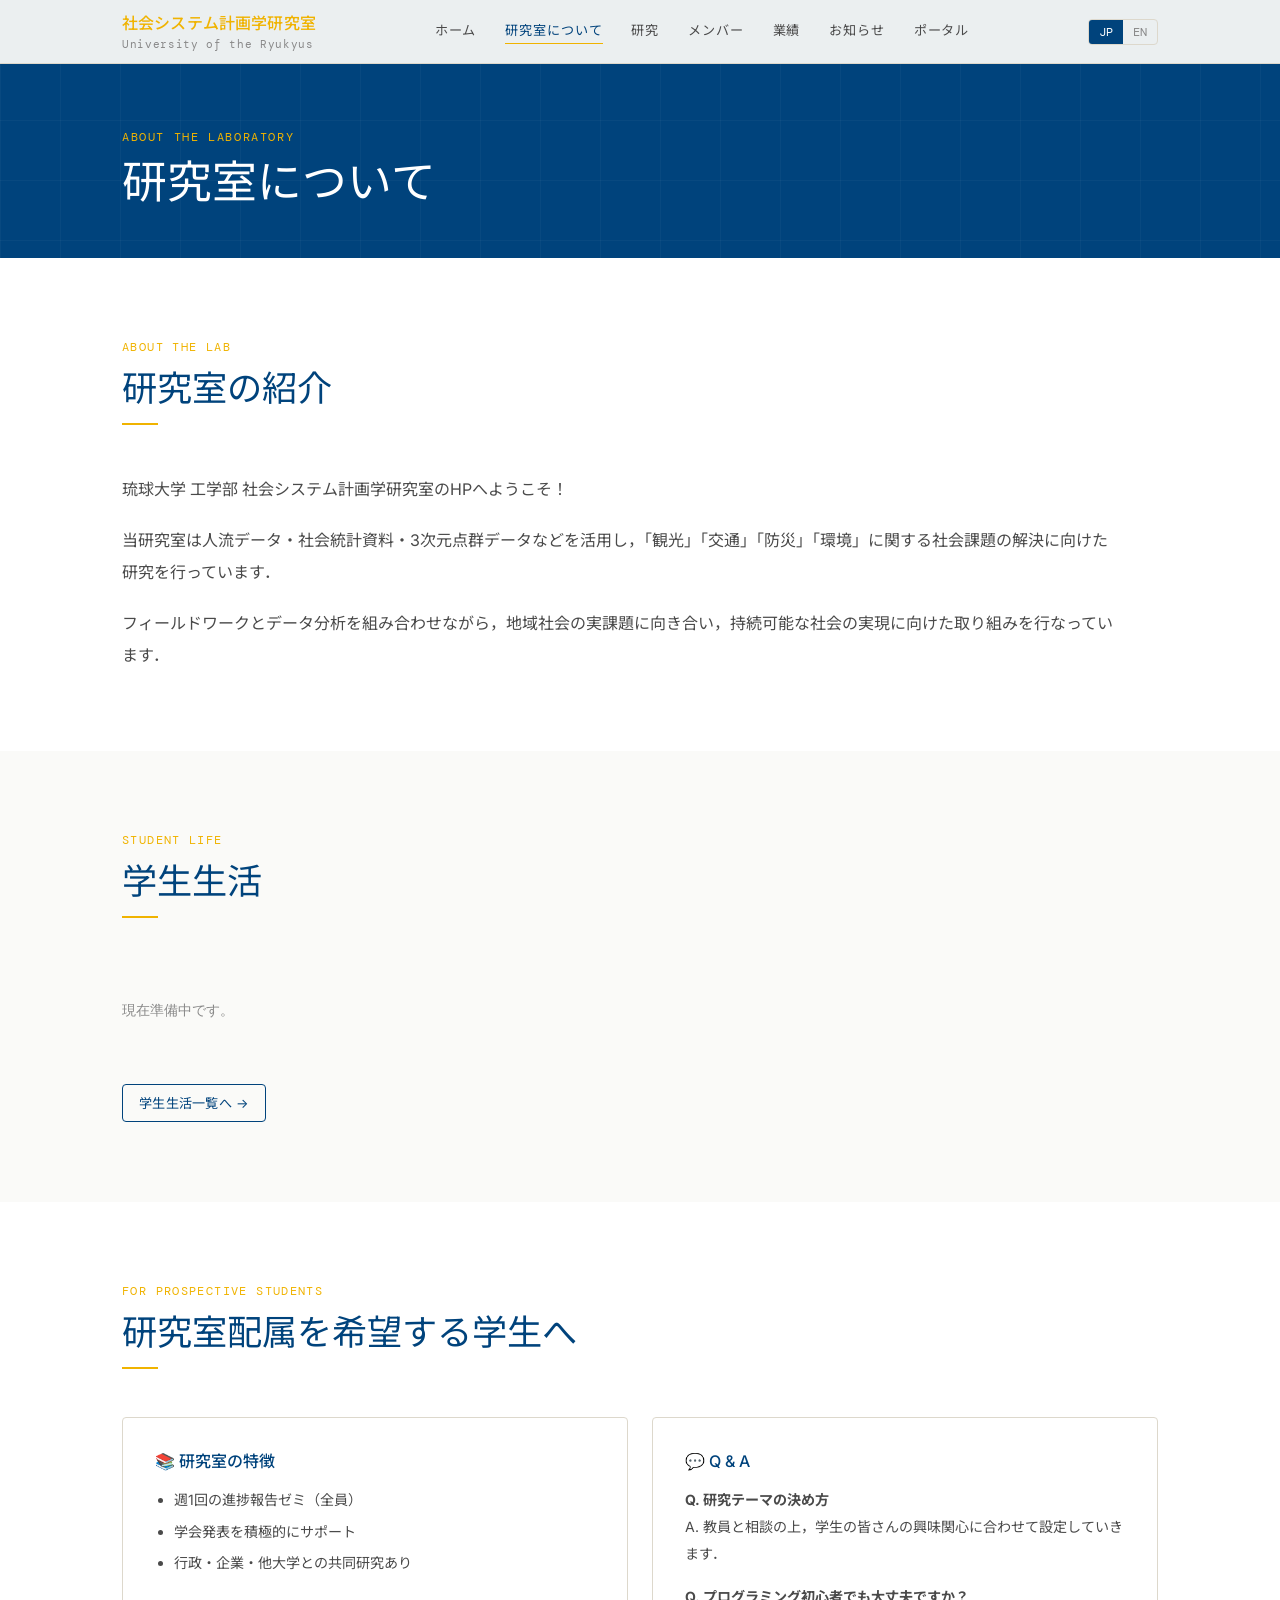
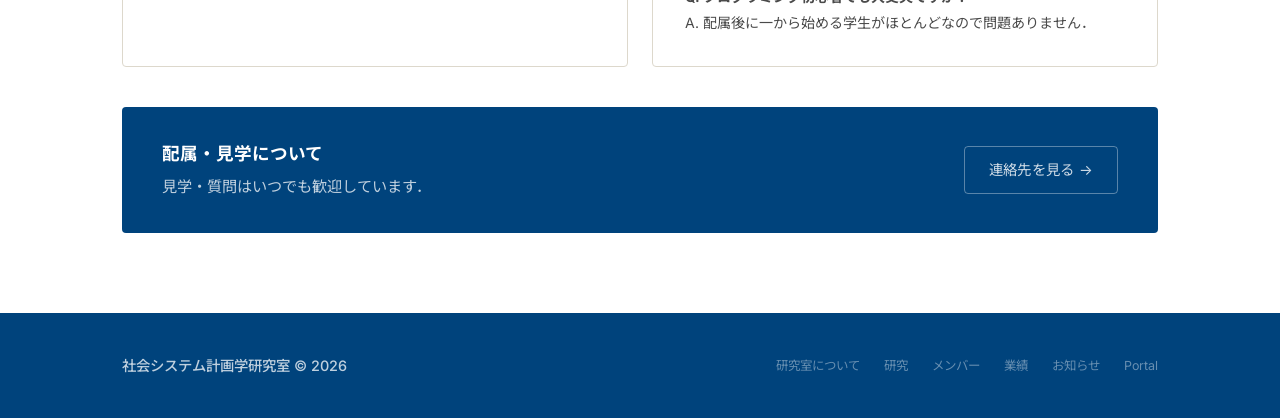
==== commit a7ab0491: "Add files via upload" ====
--- a/about.html
+++ b/about.html
@@ -2,8 +2,9 @@
 <html lang="ja">
 <head>
   <meta charset="UTF-8" />
+  <meta name="google-site-verification" content="KcrFSB6cH9oSJOEGwliKE3jS2wqEeajN2zLE-L2whGw" />
   <meta name="viewport" content="width=device-width, initial-scale=1.0" />
-  <title>研究室について | 社会システム計画学研究室</title>
+  <title>研究室について | 琉球大学 社会システム計画学研究室</title>
   <link rel="icon" type="image/x-icon" href="favicon.ico" />
   <link rel="icon" type="image/png" sizes="32x32" href="favicon-32.png" />
   <link rel="apple-touch-icon" sizes="180x180" href="apple-touch-icon.png" />
@@ -170,7 +171,7 @@
       </h2>
       <div class="divider"></div>
     </div>
-    <div style="max-width:780px;">
+    <div style="max-width:1000px;">
       <p style="font-size:1rem;line-height:2;color:var(--text-mid);margin-bottom:1.2rem;">
         <span data-ja>琉球大学 工学部 社会システム計画学研究室のHPへようこそ！</span>
         <span data-en>Welcome to the Laboratory of Social Systems Planning, Faculty of Engineering, University of the Ryukyus!</span>
--- a/css/style.css
+++ b/css/style.css
@@ -130,7 +130,8 @@
 .news-more { margin-top: 1.5rem; }
 
 /* ── RESEARCH ── */
-.research-grid { display: grid; grid-template-columns: repeat(auto-fit, minmax(280px, 1fr)); gap: 1px; border: 1px solid var(--border); }
+.research-grid { display: grid; grid-template-columns: 1fr 1fr; gap: 1px; border: 1px solid var(--border); }
+@media (max-width: 700px) { .research-grid { grid-template-columns: 1fr; } }
 .research-card {
   background: var(--bg-white); padding: 2rem 2.2rem;
   transition: box-shadow 0.2s;
@@ -174,10 +175,11 @@
 .alumni-table { width: 100%; border-collapse: collapse; font-size: 0.88rem; table-layout: fixed; display: table; }
 .alumni-table th { font-family: var(--font-mono); font-size: 0.72rem; letter-spacing: 0.06em; text-transform: uppercase; color: var(--text-muted); padding: 0.6rem 1rem; border-bottom: 2px solid var(--border); text-align: left; }
 .alumni-table th:nth-child(1) { width: 90px; white-space: nowrap; }
-.alumni-table th:nth-child(2) { width: 150px; }
+.alumni-table th:nth-child(2) { width: 175px; }
 .alumni-table th:nth-child(3) { width: 90px; }
 .alumni-table th:nth-child(4) { width: auto; }
 .alumni-table td { word-break: normal; white-space: nowrap; overflow: hidden; text-overflow: ellipsis; }
+.alumni-table td:nth-child(2) { white-space: normal; word-break: break-word; }
 .alumni-table td:nth-child(3) { white-space: nowrap; }
 .alumni-table td:nth-child(4) { white-space: normal; word-break: break-all; }
 .alumni-table td { padding: 0.75rem 1rem; border-bottom: 1px solid var(--border); color: var(--text-mid); }
@@ -264,6 +266,13 @@
 body.lang-ja [data-ja] { display: inline !important; }
 [data-en] { display: none; }
 
+/* ── LINKS SECTION ── */
+.links-list { display: flex; flex-direction: column; gap: 1rem; }
+.link-row { display: flex; align-items: baseline; gap: 1rem; padding: 0.9rem 0; border-bottom: 1px solid var(--border); }
+.link-label { font-size: 0.78rem; font-family: var(--font-mono); color: var(--text-muted); min-width: 260px; flex-shrink: 0; }
+.link-url { font-size: 0.9rem; color: var(--navy-mid); border-bottom: 1px solid var(--border); transition: border-color 0.2s; word-break: break-all; }
+.link-url:hover { border-color: var(--navy-mid); }
+
 /* ── RESPONSIVE ── */
 @media (max-width: 768px) {
   .nav-links { display: none; flex-direction: column; position: fixed; top: var(--nav-h); left: 0; right: 0; background: var(--bg); padding: 1.5rem 2rem; border-bottom: 1px solid var(--border); gap: 1.2rem; }
@@ -272,6 +281,19 @@
   .access-grid { grid-template-columns: 1fr; gap: 2rem; }
   .news-item { grid-template-columns: 1fr; gap: 0.3rem; }
   .pub-item { grid-template-columns: 1fr; }
+
+  /* リンク：スマホで縦並びに */
+  .link-row { flex-direction: column; gap: 0.3rem; }
+  .link-label { min-width: 0; }
+
+  /* 卒業生・修了生一覧：スマホで横スクロール可能に */
+  .alumni-table { table-layout: auto; font-size: 0.8rem; }
+  .alumni-table th, .alumni-table td { padding: 0.6rem 0.5rem; }
+  .alumni-table th:nth-child(1) { width: auto; }
+  .alumni-table th:nth-child(2) { width: auto; }
+  .alumni-table th:nth-child(3) { width: auto; }
+  .alumni-table td { white-space: normal; word-break: break-word; overflow: visible; text-overflow: clip; }
+  .alumni-table td:nth-child(3) { white-space: nowrap; }
 }
 
 .article-card[data-type="award"] .article-title { color: #7a5a1a; }
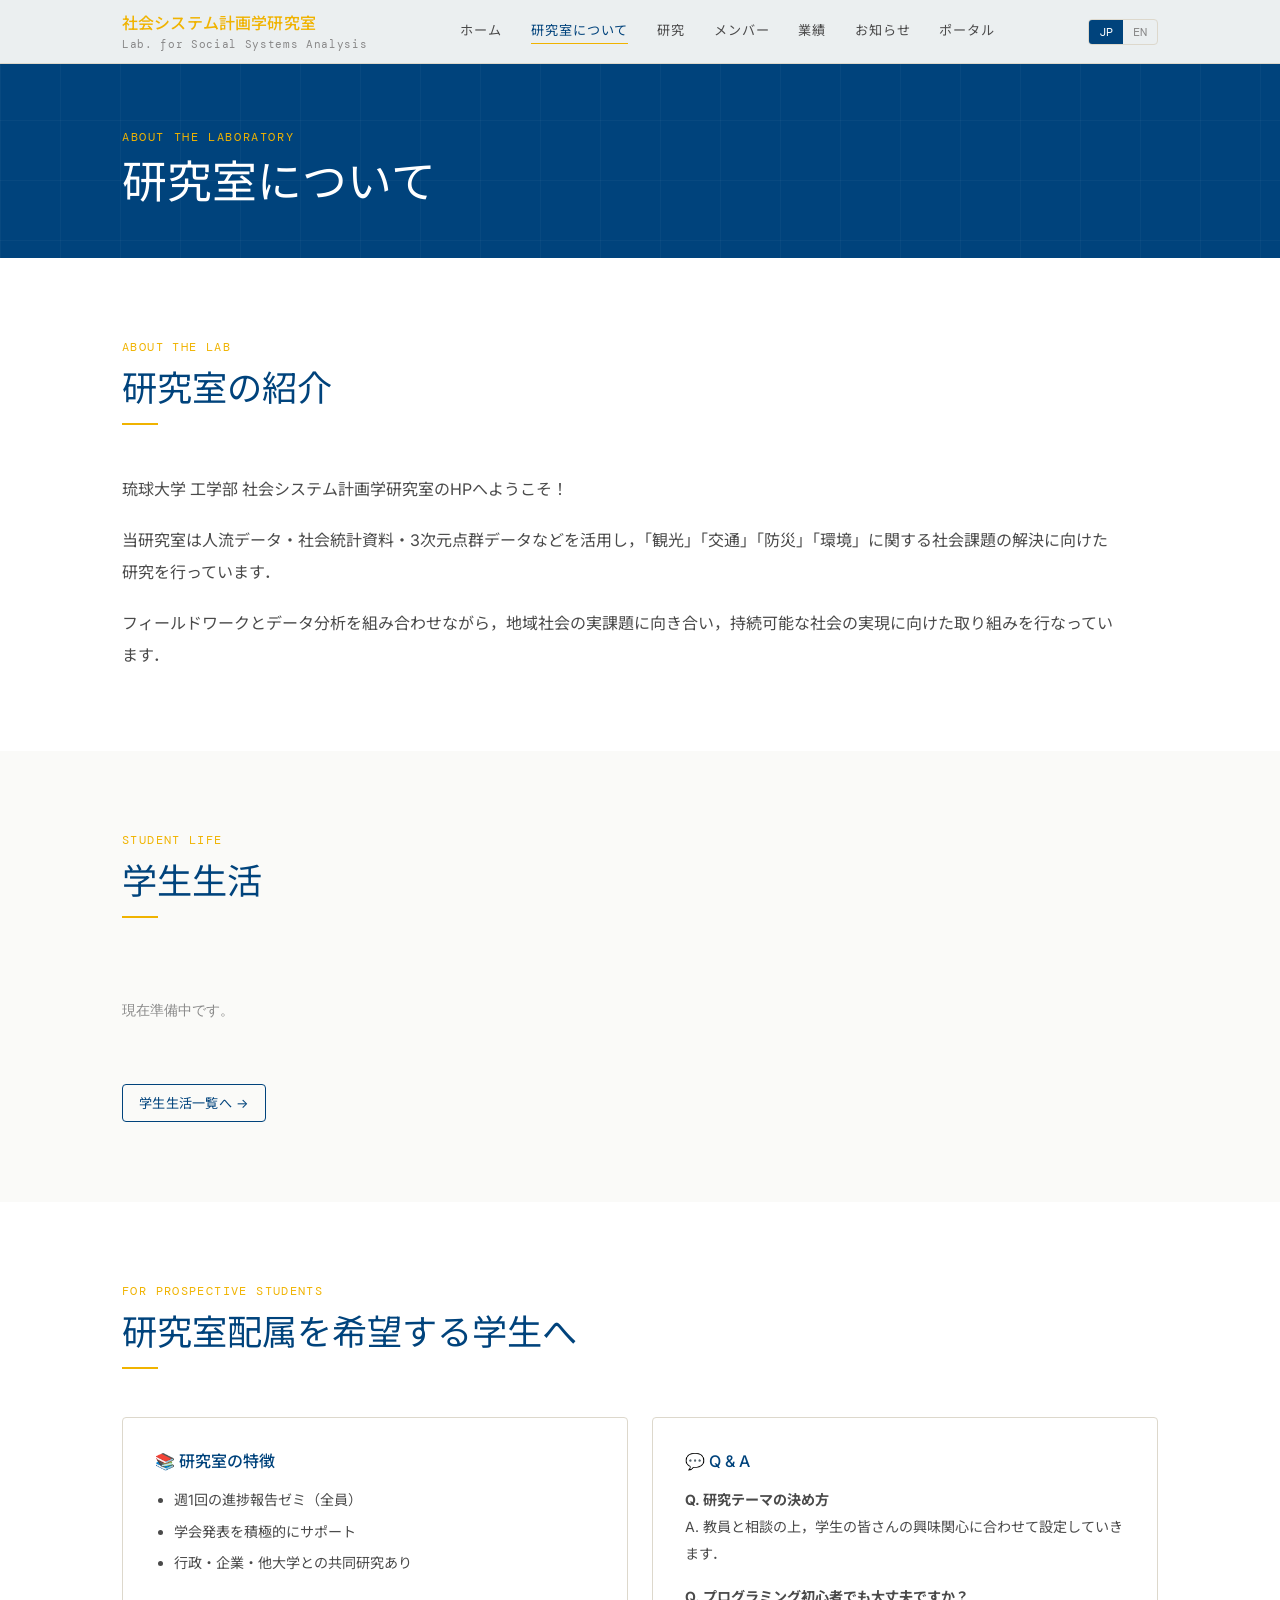
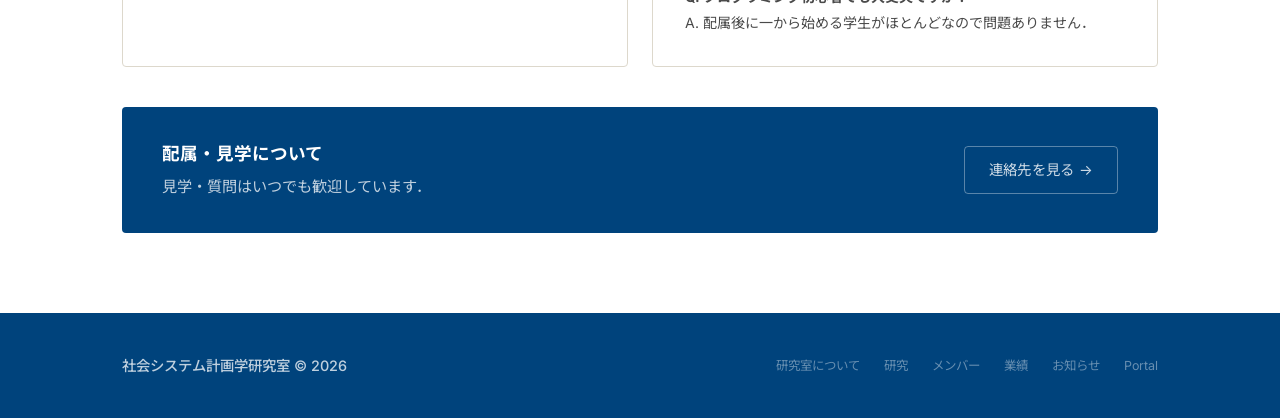
==== commit c3a6d4fe: "Add files via upload" ====
--- a/about.html
+++ b/about.html
@@ -130,8 +130,8 @@
   <div class="nav-inner">
     <a href="index.html" class="nav-logo">
       <span data-ja>社会システム計画学研究室</span>
-      <span data-en>Social Systems Planning Lab</span>
-      <small>University of the Ryukyus</small>
+      <span data-en>Lab. for Social Systems Analysis</span>
+      <small>Lab. for Social Systems Analysis</small>
     </a>
     <div class="nav-links">
       <a href="index.html"><span data-ja>ホーム</span><span data-en>Home</span></a>
@@ -174,7 +174,7 @@
     <div style="max-width:1000px;">
       <p style="font-size:1rem;line-height:2;color:var(--text-mid);margin-bottom:1.2rem;">
         <span data-ja>琉球大学 工学部 社会システム計画学研究室のHPへようこそ！</span>
-        <span data-en>Welcome to the Laboratory of Social Systems Planning, Faculty of Engineering, University of the Ryukyus!</span>
+        <span data-en>Welcome to the Lab. for Social Systems Analysis, Faculty of Engineering, University of the Ryukyus!</span>
       </p>
       <p style="font-size:1rem;line-height:2;color:var(--text-mid);margin-bottom:1.2rem;">
         <span data-ja>当研究室は人流データ・社会統計資料・3次元点群データなどを活用し，「観光」「交通」「防災」「環境」に関する社会課題の解決に向けた研究を行っています．</span>
@@ -278,7 +278,7 @@
 
 <footer>
   <div class="footer-inner">
-    <div class="footer-logo"><span data-ja>社会システム計画学研究室 © 2026</span><span data-en>Social Systems Planning Lab © 2026</span></div>
+    <div class="footer-logo"><span data-ja>社会システム計画学研究室 © 2026</span><span data-en>Lab. for Social Systems Analysis © 2026</span></div>
     <div class="footer-links">
       <a href="about.html"><span data-ja>研究室について</span><span data-en>About</span></a>
       <a href="research.html"><span data-ja>研究</span><span data-en>Research</span></a>
--- a/css/style.css
+++ b/css/style.css
@@ -175,13 +175,11 @@
 .alumni-table { width: 100%; border-collapse: collapse; font-size: 0.88rem; table-layout: fixed; display: table; }
 .alumni-table th { font-family: var(--font-mono); font-size: 0.72rem; letter-spacing: 0.06em; text-transform: uppercase; color: var(--text-muted); padding: 0.6rem 1rem; border-bottom: 2px solid var(--border); text-align: left; }
 .alumni-table th:nth-child(1) { width: 90px; white-space: nowrap; }
-.alumni-table th:nth-child(2) { width: 175px; }
-.alumni-table th:nth-child(3) { width: 90px; }
-.alumni-table th:nth-child(4) { width: auto; }
+.alumni-table th:nth-child(2) { width: 80px; }
+.alumni-table th:nth-child(3) { width: auto; }
 .alumni-table td { word-break: normal; white-space: nowrap; overflow: hidden; text-overflow: ellipsis; }
-.alumni-table td:nth-child(2) { white-space: normal; word-break: break-word; }
-.alumni-table td:nth-child(3) { white-space: nowrap; }
-.alumni-table td:nth-child(4) { white-space: normal; word-break: break-all; }
+.alumni-table td:nth-child(2) { white-space: nowrap; }
+.alumni-table td:nth-child(3) { white-space: normal; word-break: break-word; }
 .alumni-table td { padding: 0.75rem 1rem; border-bottom: 1px solid var(--border); color: var(--text-mid); }
 .alumni-table tr:hover td { background: var(--bg); }
 
@@ -293,7 +291,7 @@
   .alumni-table th:nth-child(2) { width: auto; }
   .alumni-table th:nth-child(3) { width: auto; }
   .alumni-table td { white-space: normal; word-break: break-word; overflow: visible; text-overflow: clip; }
-  .alumni-table td:nth-child(3) { white-space: nowrap; }
+  .alumni-table td:nth-child(2) { white-space: nowrap; }
 }
 
 .article-card[data-type="award"] .article-title { color: #7a5a1a; }
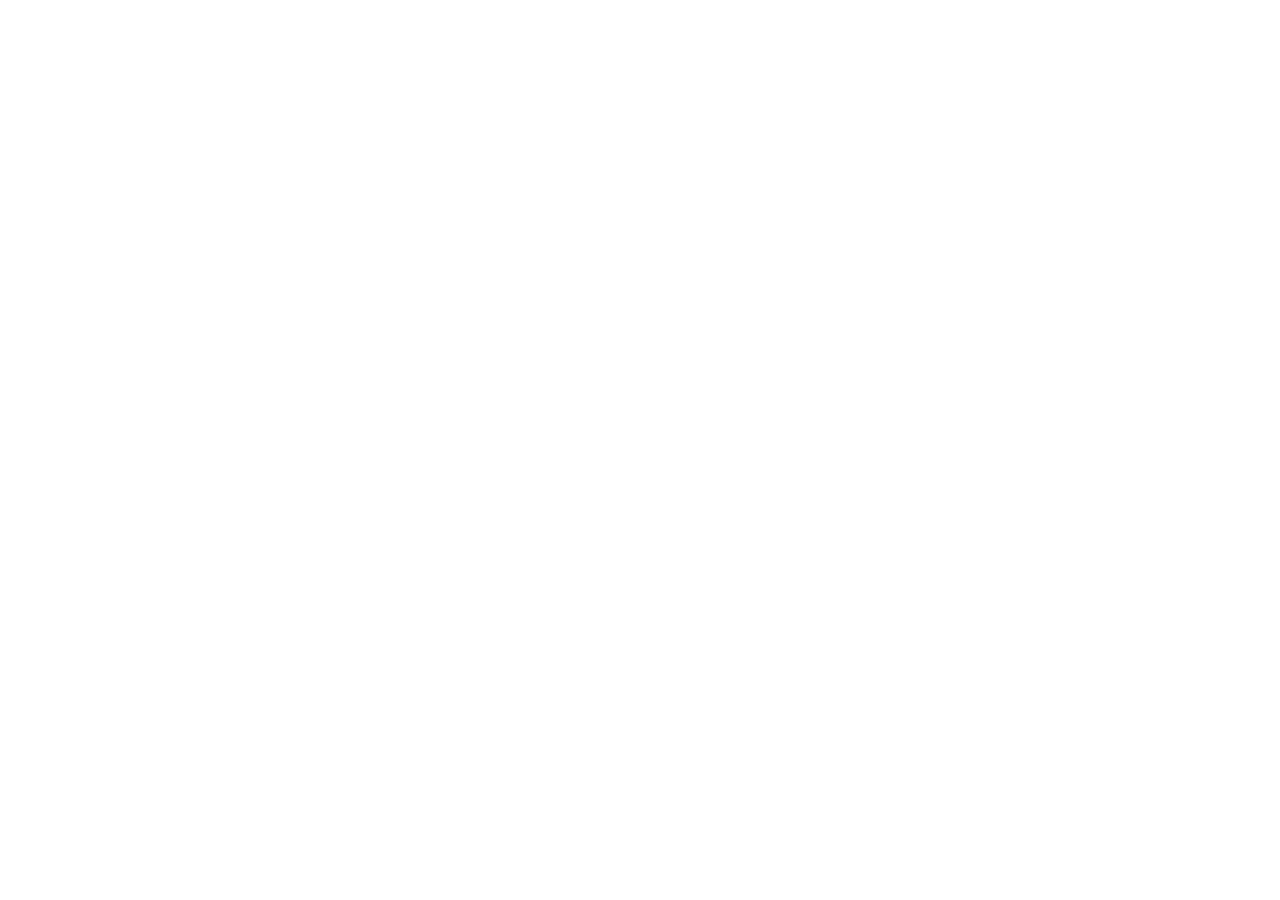
==== commit 6b0cd218: "Add files via upload" ====
--- a/about.html
+++ b/about.html
@@ -1,294 +1,51 @@
-<!DOCTYPE html>
+﻿<!doctype html>
 <html lang="ja">
 <head>
-  <meta charset="UTF-8" />
-  <meta name="google-site-verification" content="KcrFSB6cH9oSJOEGwliKE3jS2wqEeajN2zLE-L2whGw" />
-  <meta name="viewport" content="width=device-width, initial-scale=1.0" />
-  <title>研究室について | 琉球大学 社会システム計画学研究室</title>
-  <link rel="icon" type="image/x-icon" href="favicon.ico" />
-  <link rel="icon" type="image/png" sizes="32x32" href="favicon-32.png" />
-  <link rel="apple-touch-icon" sizes="180x180" href="apple-touch-icon.png" />
-  <link rel="stylesheet" href="css/style.css" />
-  <link rel="preconnect" href="https://fonts.googleapis.com" />
-  <link rel="preconnect" href="https://fonts.gstatic.com" crossorigin />
+  <meta charset="utf-8" />
+  <meta name="viewport" content="width=device-width, initial-scale=1" />
+  <meta http-equiv="refresh" content="0; url=https://planning.skr.u-ryukyu.ac.jp/about.html" />
+  <title>研究室について - 移転のお知らせ</title>
+  <link rel="canonical" href="https://planning.skr.u-ryukyu.ac.jp/about.html" />
   <style>
-    .about-lead {
-      font-size: 1.15rem;
-      line-height: 2;
-      color: var(--text-mid);
-      max-width: 780px;
-      margin-bottom: 3rem;
+    body {
+      margin: 0;
+      min-height: 100vh;
+      display: grid;
+      place-items: center;
+      font-family: system-ui, -apple-system, BlinkMacSystemFont, "Segoe UI", sans-serif;
+      line-height: 1.8;
+      color: #1f2933;
+      background: #f7f8fa;
     }
-    .about-lead em {
-      font-style: italic;
-      color: var(--navy);
+    main {
+      width: min(90vw, 640px);
+      padding: 2.5rem;
+      background: #fff;
+      border: 1px solid #d8dee8;
+      border-radius: 8px;
+      box-shadow: 0 12px 32px rgba(31, 41, 51, 0.08);
     }
-    .vision-grid {
-      display: grid;
-      grid-template-columns: repeat(auto-fit, minmax(260px, 1fr));
-      gap: 1.5rem;
-      margin-bottom: 4rem;
+    h1 {
+      margin: 0 0 1rem;
+      font-size: clamp(1.5rem, 4vw, 2rem);
+      line-height: 1.4;
     }
-    .vision-card {
-      background: var(--bg-white);
-      border: 1px solid var(--border);
-      border-top: 3px solid var(--accent);
-      padding: 1.8rem 2rem;
+    p {
+      margin: 0.75rem 0;
     }
-    .vision-card h3 {
-      font-size: 1.05rem;
-      font-weight: 500;
-      color: var(--navy);
-      margin-bottom: 0.8rem;
-    }
-    .vision-card p {
-      font-size: 0.88rem;
-      color: var(--text-mid);
-      line-height: 1.9;
-    }
-    .message-block {
-      display: grid;
-      grid-template-columns: 1fr 2fr;
-      gap: 3rem;
-      align-items: start;
-      margin-bottom: 4rem;
-      padding-bottom: 4rem;
-      border-bottom: 1px solid var(--border);
-    }
-    .message-block:last-of-type { border-bottom: none; margin-bottom: 0; padding-bottom: 0; }
-    .message-who { position: sticky; top: calc(var(--nav-h) + 2rem); }
-    .message-avatar {
-      width: 80px; height: 80px; border-radius: 50%;
-      background: var(--navy-light);
-      display: flex; align-items: center; justify-content: center;
-      font-size: 1.2rem; font-weight: 500; color: var(--navy);
-      border: 2px solid var(--border);
-      margin-bottom: 0.8rem;
-    }
-    .message-name { font-size: 1rem; font-weight: 500; color: var(--navy); }
-    .message-role { font-size: 0.78rem; color: var(--text-muted); font-family: var(--font-mono); letter-spacing: 0.06em; margin-top: 0.2rem; }
-    .message-body p {
-      font-size: 0.95rem;
-      color: var(--text-mid);
-      line-height: 2;
-      margin-bottom: 1.2rem;
-    }
-    .message-body p:last-child { margin-bottom: 0; }
-    .join-grid {
-      display: grid;
-      grid-template-columns: 1fr 1fr;
-      gap: 1.5rem;
-    }
-    @media (max-width: 700px) { .join-grid { grid-template-columns: 1fr; } }
-    .join-card {
-      background: var(--bg-white);
-      border: 1px solid var(--border);
-      padding: 1.8rem 2rem;
-      border-radius: var(--radius);
-    }
-    .join-card h3 {
-      font-size: 1rem;
-      font-weight: 500;
-      color: var(--navy);
-      margin-bottom: 0.8rem;
-      display: flex;
-      align-items: center;
-      gap: 0.5rem;
-    }
-    .join-card p, .join-card li {
-      font-size: 0.88rem;
-      color: var(--text-mid);
-      line-height: 1.9;
-    }
-    .join-card ul { padding-left: 1.2rem; }
-    .join-card li { margin-bottom: 0.3rem; }
-    .join-cta {
-      margin-top: 2.5rem;
-      padding: 2rem 2.5rem;
-      background: var(--navy);
-      border-radius: var(--radius);
-      display: flex;
-      align-items: center;
-      justify-content: space-between;
-      flex-wrap: wrap;
-      gap: 1.5rem;
-    }
-    .join-cta p {
-      color: rgba(255,255,255,0.75);
-      font-size: 0.95rem;
-    }
-    .join-cta strong { color: #fff; display: block; font-size: 1.1rem; margin-bottom: 0.3rem; }
-    @media (max-width: 768px) {
-      .message-block { grid-template-columns: 1fr; gap: 1.5rem; }
-      .message-who { position: static; }
+    a {
+      color: #064f7a;
+      font-weight: 700;
+      word-break: break-all;
     }
   </style>
 </head>
-<body class="lang-ja">
-
-<nav>
-  <div class="nav-inner">
-    <a href="index.html" class="nav-logo">
-      <span data-ja>社会システム計画学研究室</span>
-      <span data-en>Lab. for Social Systems Analysis</span>
-      <small>Lab. for Social Systems Analysis</small>
-    </a>
-    <div class="nav-links">
-      <a href="index.html"><span data-ja>ホーム</span><span data-en>Home</span></a>
-      <a href="about.html"><span data-ja>研究室について</span><span data-en>About</span></a>
-      <a href="research.html"><span data-ja>研究</span><span data-en>Research</span></a>
-      <a href="members.html"><span data-ja>メンバー</span><span data-en>Members</span></a>
-      <a href="publications.html"><span data-ja>業績</span><span data-en>Publications</span></a>
-      <a href="news.html"><span data-ja>お知らせ</span><span data-en>News</span></a>
-      <a href="portal.html"><span data-ja>ポータル</span><span data-en>Portal</span></a>
-    </div>
-    <div style="display:flex;align-items:center;gap:1rem;">
-      <div class="lang-toggle"><button data-lang="ja" class="active">JP</button><button data-lang="en">EN</button></div>
-      <button class="nav-hamburger" aria-label="メニュー"><span></span><span></span><span></span></button>
-    </div>
-  </div>
-</nav>
-
-<div class="page-header">
-  <div class="page-header-grid"></div>
-  <div class="page-header-inner">
-    <p class="page-header-tag">About the Laboratory</p>
-    <h1>
-      <span data-ja>研究室について</span>
-      <span data-en>About <em>Our Lab</em></span>
-    </h1>
-  </div>
-</div>
-
-<!-- ── 研究室の紹介 ── -->
-<section style="background:var(--bg-white);">
-  <div class="section-inner">
-    <div class="section-header">
-      <p class="section-tag">About the Lab</p>
-      <h2 class="section-title">
-        <span data-ja>研究室の紹介</span>
-        <span data-en>About Our Lab</span>
-      </h2>
-      <div class="divider"></div>
-    </div>
-    <div style="max-width:1000px;">
-      <p style="font-size:1rem;line-height:2;color:var(--text-mid);margin-bottom:1.2rem;">
-        <span data-ja>琉球大学 工学部 社会システム計画学研究室のHPへようこそ！</span>
-        <span data-en>Welcome to the Lab. for Social Systems Analysis, Faculty of Engineering, University of the Ryukyus!</span>
-      </p>
-      <p style="font-size:1rem;line-height:2;color:var(--text-mid);margin-bottom:1.2rem;">
-        <span data-ja>当研究室は人流データ・社会統計資料・3次元点群データなどを活用し，「観光」「交通」「防災」「環境」に関する社会課題の解決に向けた研究を行っています．</span>
-        <span data-en>Our lab conducts research on social issues related to "Tourism," "Transportation," "Disaster Prevention," and "Environment" using human flow data, social statistics, and 3D point cloud data.</span>
-      </p>
-      <p style="font-size:1rem;line-height:2;color:var(--text-mid);">
-        <span data-ja>フィールドワークとデータ分析を組み合わせながら，地域社会の実課題に向き合い，持続可能な社会の実現に向けた取り組みを行なっています．</span>
-        <span data-en>We combine fieldwork and data analysis to address real-world challenges and contribute to a sustainable society.</span>
-      </p>
-    </div>
-  </div>
-</section>
-
-
-
-
-<!-- ── 学生生活 ── -->
-<section style="background:var(--bg);">
-  <div class="section-inner">
-    <div class="section-header">
-      <p class="section-tag">Student Life</p>
-      <h2 class="section-title">
-        <span data-ja>学生生活</span>
-        <span data-en>Student Life</span>
-      </h2>
-      <div class="divider"></div>
-    </div>
-
-    <div style="display:grid;grid-template-columns:repeat(auto-fill,minmax(280px,1fr));gap:1.5rem;">
-
-      <!-- 最新の学生生活記事をここに表示（最大5件）。記事が追加されたら反映します。 -->
-      <div style="grid-column:1/-1;padding:2rem 0;font-size:0.9rem;color:var(--text-muted);font-family:var(--font-mono);">
-        <span data-ja>現在準備中です。</span>
-        <span data-en>Coming soon.</span>
-      </div>
-
-    </div>
-
-    <div style="margin-top:1.8rem;">
-      <a href="student-life.html" class="btn btn-outline-dark btn-sm">
-        <span data-ja>学生生活一覧へ →</span>
-        <span data-en>View all →</span>
-      </a>
-    </div>
-  </div>
-</section>
-
-<!-- ── 研究室配属を希望する学生へ ── -->
-<section style="background:var(--bg-white);">
-  <div class="section-inner">
-    <div class="section-header">
-      <p class="section-tag">For Prospective Students</p>
-      <h2 class="section-title">
-        <span data-ja>研究室配属を希望する学生へ</span>
-        <span data-en>For Prospective Students</span>
-      </h2>
-      <div class="divider"></div>
-    </div>
-
-    <div class="join-grid">
-      <div class="join-card">
-        <h3>
-          <span data-ja>📚 研究室の特徴</span>
-          <span data-en>📚 Lab Features</span>
-        </h3>
-        <ul>
-          <li><span data-ja>週1回の進捗報告ゼミ（全員）</span><span data-en>Weekly progress seminars (all members)</span></li>
-          <li><span data-ja>学会発表を積極的にサポート</span><span data-en>Active support for conference presentations</span></li>
-          <li><span data-ja>行政・企業・他大学との共同研究あり</span><span data-en>Joint research with government, companies, and other universities</span></li>
-        </ul>
-      </div>
-
-      <div class="join-card">
-        <h3>
-          <span data-ja>💬 Q &amp; A</span>
-          <span data-en>💬 Q &amp; A</span>
-        </h3>
-        <p style="margin-bottom:1rem;">
-          <span data-ja><strong>Q. 研究テーマの決め方</strong><br>A. 教員と相談の上，学生の皆さんの興味関心に合わせて設定していきます．</span>
-          <span data-en><strong>Q. How are research themes decided?</strong><br>A. Themes are set based on each student's interests, in consultation with faculty.</span>
-        </p>
-        <p>
-          <span data-ja><strong>Q. プログラミング初心者でも大丈夫ですか？</strong><br>A. 配属後に一から始める学生がほとんどなので問題ありません．</span>
-          <span data-en><strong>Q. Is it okay if I'm a programming beginner?</strong><br>A. No problem — most students start from scratch after joining.</span>
-        </p>
-      </div>
-    </div>
-
-    <div class="join-cta">
-      <div>
-        <strong><span data-ja>配属・見学について</span><span data-en>Joining & Lab Visits</span></strong>
-        <p><span data-ja>見学・質問はいつでも歓迎しています．</span><span data-en>Lab visits and questions are always welcome.</span></p>
-      </div>
-      <a href="index.html#access" class="btn btn-outline-light">
-        <span data-ja>連絡先を見る →</span><span data-en>View Contact →</span>
-      </a>
-    </div>
-
-  </div>
-</section>
-
-<footer>
-  <div class="footer-inner">
-    <div class="footer-logo"><span data-ja>社会システム計画学研究室 © 2026</span><span data-en>Lab. for Social Systems Analysis © 2026</span></div>
-    <div class="footer-links">
-      <a href="about.html"><span data-ja>研究室について</span><span data-en>About</span></a>
-      <a href="research.html"><span data-ja>研究</span><span data-en>Research</span></a>
-      <a href="members.html"><span data-ja>メンバー</span><span data-en>Members</span></a>
-      <a href="publications.html"><span data-ja>業績</span><span data-en>Publications</span></a>
-      <a href="news.html"><span data-ja>お知らせ</span><span data-en>News</span></a>
-      <a href="portal.html">Portal</a>
-    </div>
-  </div>
-</footer>
-<script src="js/main.js"></script>
+<body>
+  <main>
+    <h1>研究室ホームページは移転しました</h1>
+    <p>新しい研究室ホームページへ自動転送します。</p>
+    <p>自動転送されない場合は、以下のリンクから新しいサイトをご覧ください。</p>
+    <p><a href="https://planning.skr.u-ryukyu.ac.jp/about.html">https://planning.skr.u-ryukyu.ac.jp/about.html</a></p>
+  </main>
 </body>
-</html>
+</html>
